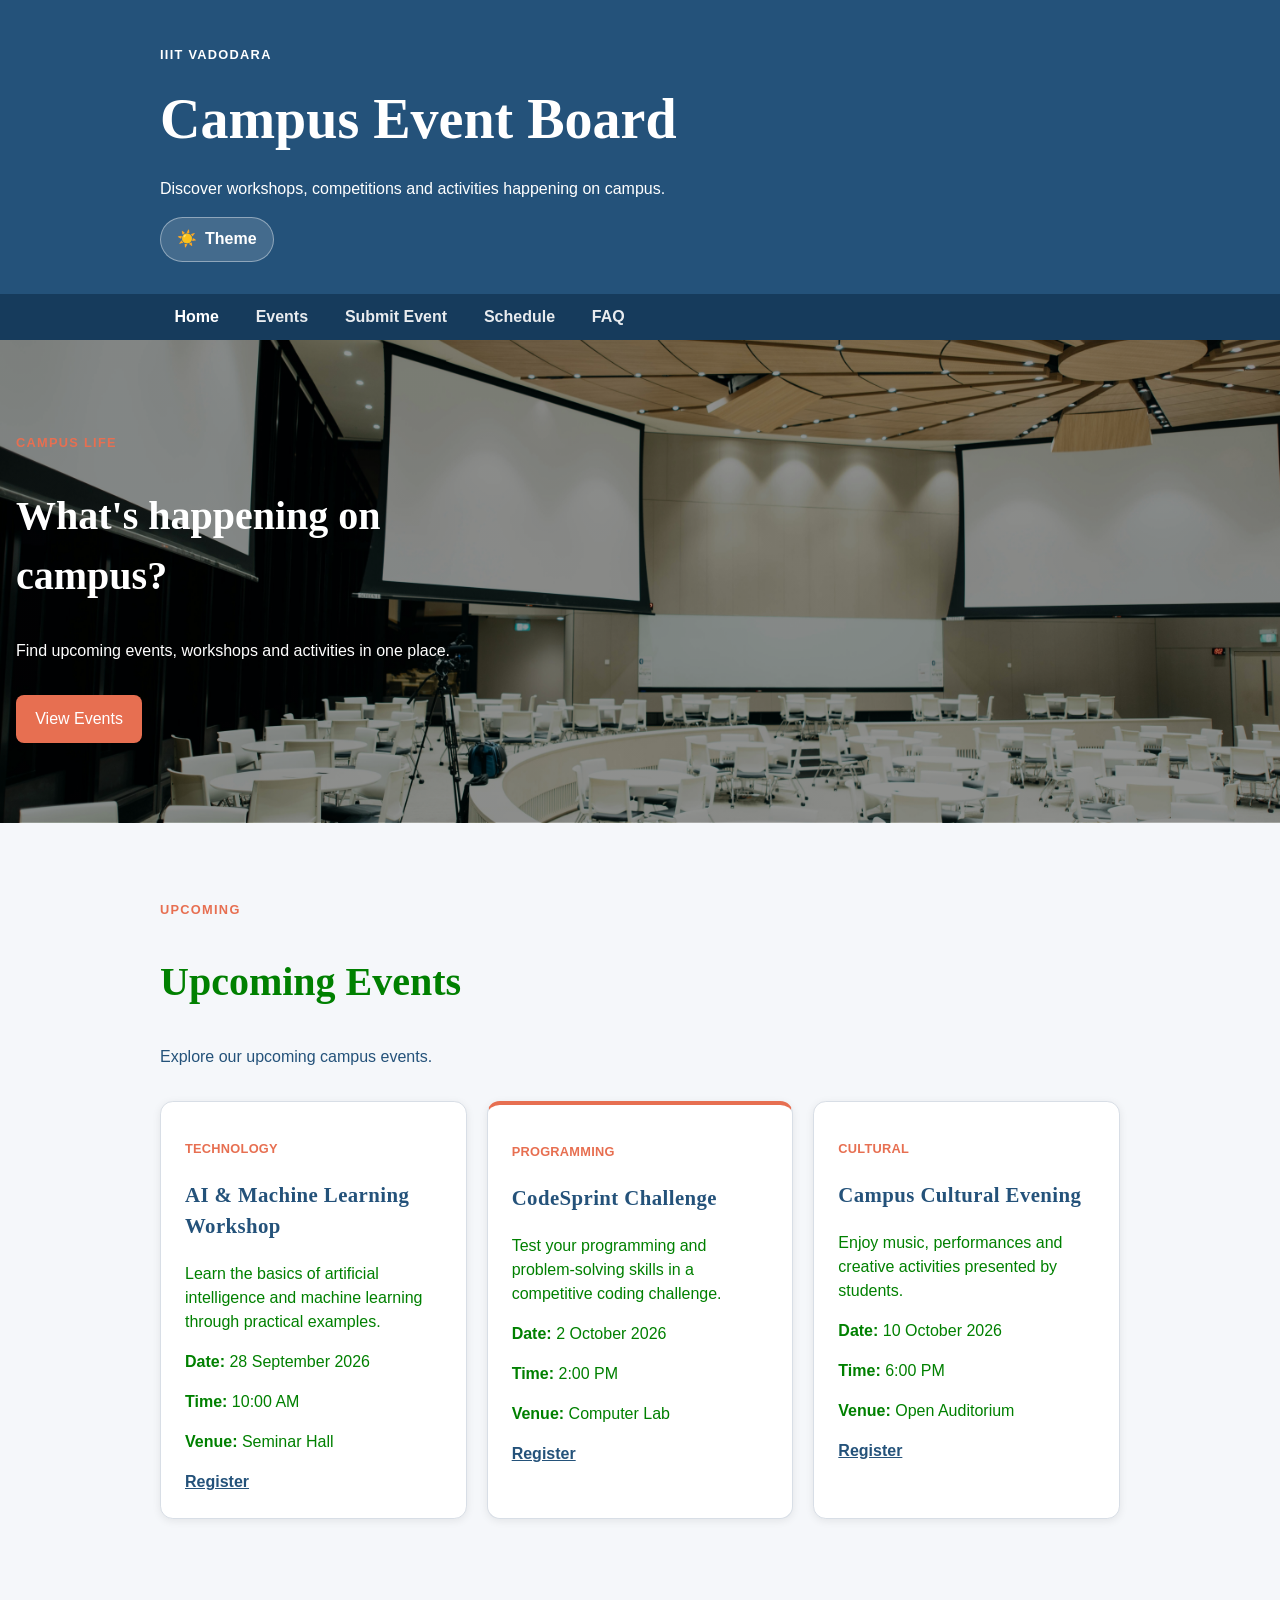
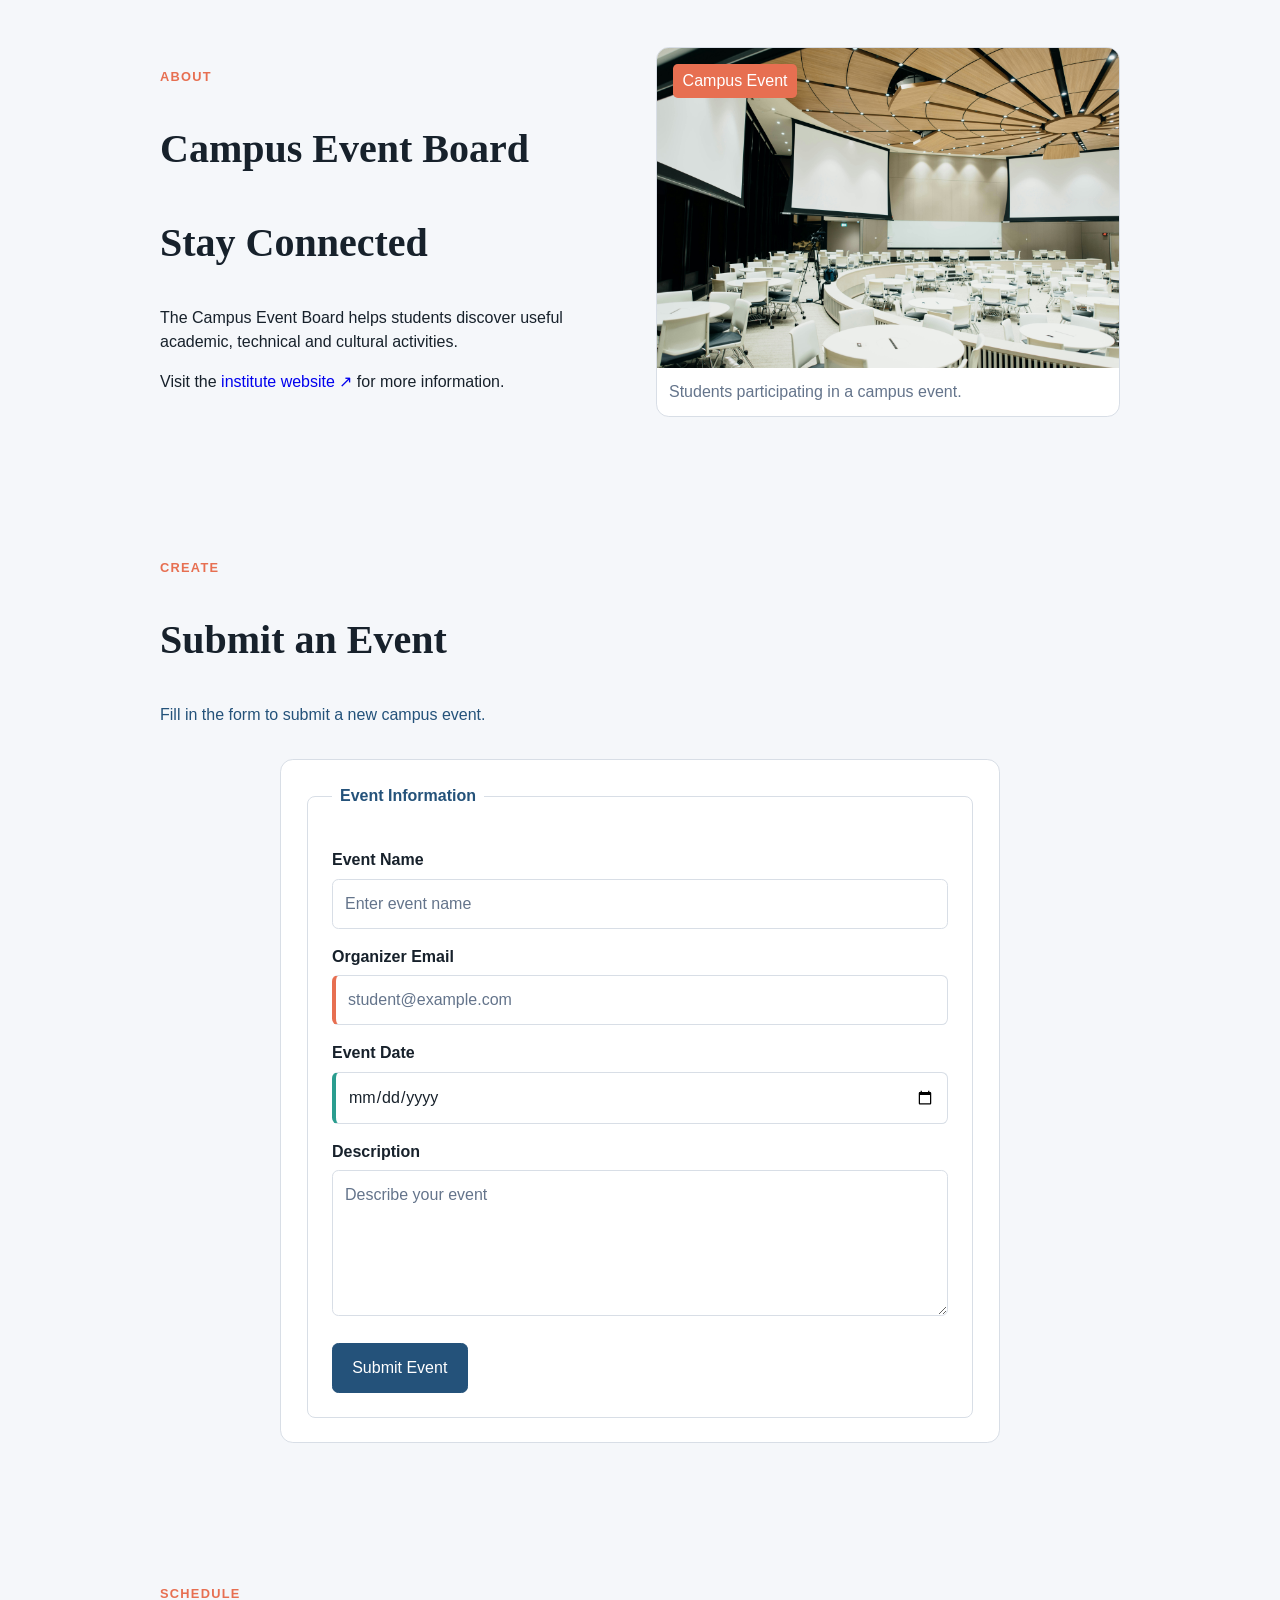
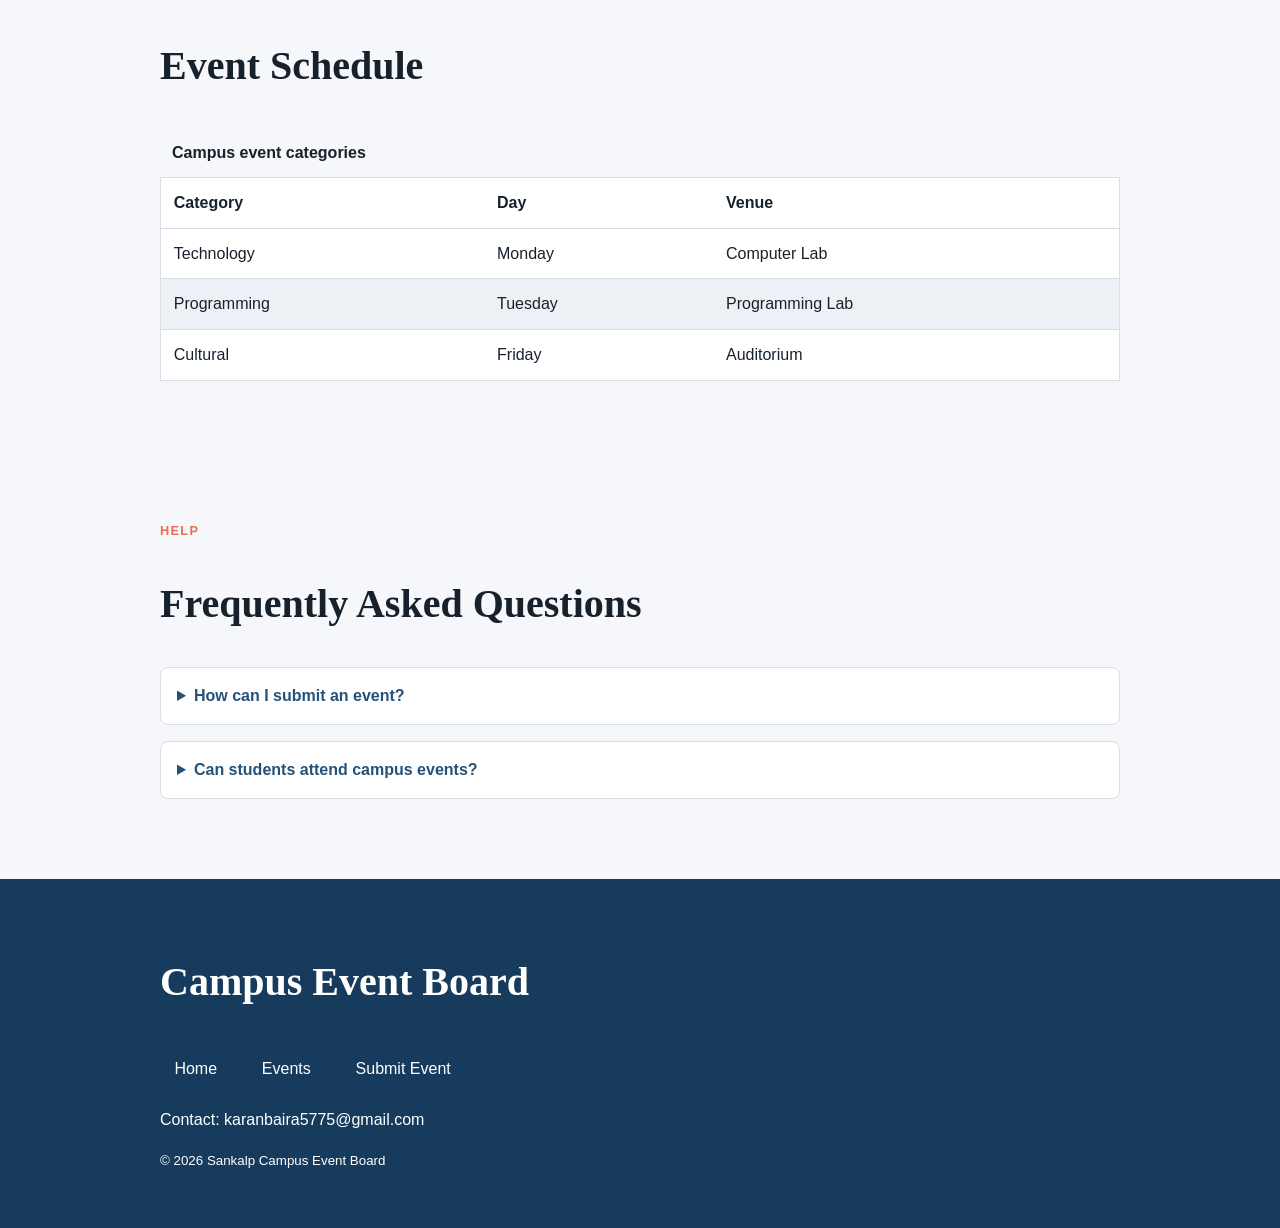
==== index.html @ ca3c5e2e "Initial Campus Event Board project" ====
<!DOCTYPE html>
<html lang="en">

<head>
  <meta charset="UTF-8">
  <meta name="viewport" content="width=device-width, initial-scale=1">

  <title>Campus Event Board</title>

  <meta
    name="description"
    content="Campus Event Board for discovering and submitting campus events."
  >
  <link rel="shortcut icon" href="images.ico" type="image/x-icon">

  <link rel="icon" href="event-banner.jpg">

  <!-- Open Graph -->
  <meta property="og:title" content="Campus Event Board">
  <meta
    property="og:description"
    content="Discover upcoming campus events and submit new events."
  >
  <meta property="og:image" content="event-banner.jpg">

  <!-- External CSS files -->
  <link rel="stylesheet" href="base.css">
  <link rel="stylesheet" href="style.css">
  <link rel="stylesheet" href="theme-dark.css">

</head>


<body>

  <!-- Skip link for accessibility -->
  <a href="#main" class="skip">Skip to content</a>


  <!-- ================= HEADER ================= -->

  <header id="site-header">

    <div class="container">

      <p class="eyebrow">IIIT Vadodara</p>

      <h1>Campus Event Board</h1>

      <p>
        Discover workshops, competitions and activities happening
        on campus.
      </p>

      <div class="theme-switcher">
      <input type="checkbox" id="theme-toggle">

      <label for="theme-toggle">
        <span class="light-icon">☀️</span>
        <span class="dark-icon">🌙</span>
        Theme
      </label>
    </div>


    </div>

  </header>


  <!-- ================= NAVIGATION ================= -->

  <nav class="site-nav" aria-label="Main navigation">

    <div class="container">

      <a class="active" href="#home">Home</a>
      <a href="#events">Events</a>
      <a href="#submit">Submit Event</a>
      <a href="#schedule">Schedule</a>
      <a href="#faq">FAQ</a>

    </div>

  </nav>


  <!-- ================= MAIN ================= -->

  <main id="main">

    <!-- ================= HERO ================= -->

    <section id="home" class="hero">

      <div class="container">

        <p class="eyebrow">Campus Life</p>

        <h2>What's happening on campus?</h2>

        <p>
          Find upcoming events, workshops and activities in one place.
        </p>

        <a class="button" href="#events">
          View Events
        </a>

      </div>

    </section>


    <!-- ================= UPCOMING EVENTS ================= -->

    <section id="events" class="events container">

      <div class="section-heading">

        <p class="eyebrow">Upcoming</p>

        <h2>Upcoming Events</h2>

        <p>
          Explore our upcoming campus events.
        </p>

      </div>


      <div class="event-grid">

        <!-- Event 1 -->
        <article class="event-card">

          <p class="event-type">Technology</p>

          <h3>AI & Machine Learning Workshop</h3>

          <p>
            Learn the basics of artificial intelligence and
            machine learning through practical examples.
          </p>

          <p>
            <strong>Date:</strong>
            <time datetime="2026-09-28">
              28 September 2026
            </time>
          </p>

          <p>
            <strong>Time:</strong> 10:00 AM
          </p>

          <p>
            <strong>Venue:</strong> Seminar Hall
          </p>

          <a href="#submit">Register</a>

        </article>


        <!-- Event 2 -->
        <article class="event-card">

          <p class="event-type">Programming</p>

          <h3>CodeSprint Challenge</h3>

          <p>
            Test your programming and problem-solving skills
            in a competitive coding challenge.
          </p>

          <p>
            <strong>Date:</strong>
            <time datetime="2026-10-02">
              2 October 2026
            </time>
          </p>

          <p>
            <strong>Time:</strong> 2:00 PM
          </p>

          <p>
            <strong>Venue:</strong> Computer Lab
          </p>

          <a href="#submit">Register</a>

        </article>


        <!-- Event 3 -->
        <article class="event-card">

          <p class="event-type">Cultural</p>

          <h3>Campus Cultural Evening</h3>

          <p>
            Enjoy music, performances and creative activities
            presented by students.
          </p>

          <p>
            <strong>Date:</strong>
            <time datetime="2026-10-10">
              10 October 2026
            </time>
          </p>

          <p>
            <strong>Time:</strong> 6:00 PM
          </p>

          <p>
            <strong>Venue:</strong> Open Auditorium
          </p>

          <a href="#submit">Register</a>

        </article>

      </div>

    </section>


    <!-- ================= IMAGE / ABOUT ================= -->

    <section class="about container">

      <div>

        <p class="eyebrow">About</p>

        <h2>Campus Event Board</h2>

        <h2 class="small-heading">Stay Connected</h2>

        <p>
          The Campus Event Board helps students discover
          useful academic, technical and cultural activities.
        </p>

        <p>
          Visit the
          <a
            href="https://www.iiitvadodara.ac.in"
            target="_blank"
            rel="noopener"
          >
            institute website
          </a>
          for more information.
        </p>

      </div>


      <figure>

        <img
          src="event-banner.jpg"
          alt="Students participating in a campus event"
        >

        <figcaption>
          Students participating in a campus event.
        </figcaption>

      </figure>

    </section>


    <!-- ================= FORM ================= -->

    <section id="submit" class="submit-section container">

      <div class="section-heading">

        <p class="eyebrow">Create</p>

        <h2>Submit an Event</h2>

        <p>
          Fill in the form to submit a new campus event.
        </p>

      </div>


      <form class="event-form" action="#" method="post">

        <fieldset>

          <legend>Event Information</legend>


          <label for="event-name">
            Event Name
          </label>

          <input
            id="event-name"
            name="event-name"
            type="text"
            placeholder="Enter event name"
            required
          >


          <label for="email">
            Organizer Email
          </label>

          <input
            id="email"
            name="email"
            type="email"
            placeholder="student@example.com"
            required
          >


          <label for="date">
            Event Date
          </label>

          <input
            id="date"
            name="date"
            type="date"
            required
          >


          <label for="description">
            Description
          </label>

          <textarea
            id="description"
            name="description"
            rows="5"
            placeholder="Describe your event"
            required
          ></textarea>


          <button type="submit">
            Submit Event
          </button>

        </fieldset>

      </form>

    </section>


    <!-- ================= TABLE ================= -->

    <section id="schedule" class="schedule container">

      <div class="section-heading">

        <p class="eyebrow">Schedule</p>

        <h2>Event Schedule</h2>

      </div>


      <table>

        <caption>
          Campus event categories
        </caption>

        <thead>

          <tr>
            <th scope="col">Category</th>
            <th scope="col">Day</th>
            <th scope="col">Venue</th>
          </tr>

        </thead>

        <tbody>

          <tr>
            <td>Technology</td>
            <td>Monday</td>
            <td>Computer Lab</td>
          </tr>

          <tr>
            <td>Programming</td>
            <td>Tuesday</td>
            <td>Programming Lab</td>
          </tr>

          <tr>
            <td>Cultural</td>
            <td>Friday</td>
            <td>Auditorium</td>
          </tr>

        </tbody>

      </table>

    </section>


    <!-- ================= FAQ ================= -->

    <section id="faq" class="faq container">

      <div class="section-heading">

        <p class="eyebrow">Help</p>

        <h2>Frequently Asked Questions</h2>

      </div>


      <details>

        <summary>
          How can I submit an event?
        </summary>

        <p>
          Fill in the Submit an Event form with the required
          information and click Submit Event.
        </p>

      </details>


      <details>

        <summary>
          Can students attend campus events?
        </summary>

        <p>
          Students can attend events according to the rules
          specified by the event organizer.
        </p>

      </details>

    </section>

  </main>


  <!-- ================= FOOTER ================= -->

  <footer>

    <div class="container">

      <h2>Campus Event Board</h2>

      <nav aria-label="Footer navigation">

        <a href="#home">Home</a>
        <a href="#events">Events</a>
        <a href="#submit">Submit Event</a>

      </nav>

      <address>
        Contact:
        <a href="mailto:karanbaira5775@gmail.com">
          karanbaira5775@gmail.com
        </a>
      </address>

      <p>
        <small>
          © 2026 Sankalp Campus Event Board
        </small>
      </p>

    </div>

  </footer>

</body>

</html>
---- base.css ----
/* =====================================================
   BASE.CSS
   Basic site-wide styles
   ===================================================== */


/* Box model */
* {
  box-sizing: border-box;
}


/* Basic document */
html {
  scroll-behavior: smooth;
}


/* Body defaults */
body {
  margin: 0;
  font-family: Arial, Helvetica, sans-serif;
}


/* Headings */
h1,
h2,
h3 {
  font-family: Georgia, "Times New Roman", serif;
}


/* Images */
img {
  max-width: 100%;
  height: auto;
  display: block;
}


/* Form controls */
button,
input,
textarea {
  font: inherit;
}


/* Links */
a {
  text-decoration: none;
}


/* Tables */
table {
  border-collapse: collapse;
}
---- style.css ----
/* =====================================================
   STYLE.CSS
   Main Campus Event Board stylesheet
   ===================================================== */


/* =====================================================
   DESIGN SYSTEM
   ===================================================== */

:root {
  --brand: #24527a;
  --brand-dark: #163b5c;
  --accent: #e76f51;

  --ink: #17212b;
  --muted: #64748b;
  --paper: #f5f7fa;
  --surface: #ffffff;
  --border: #d8dee6;

  --space: 1rem;
  --container: min(90%, 60rem);
}


/* =====================================================
   BODY
   ===================================================== */

body {
  color: var(--ink);
  background-color: var(--paper);

  font-size: 1rem;
  line-height: 1.5;
}


/* =====================================================
   TYPOGRAPHY
   ===================================================== */

h1 {
  font-size: clamp(2rem, 5vw, 3.5rem);
}


h2 {
  font-size: clamp(1.5rem, 4vw, 2.5rem);
}


h3 {
  font-size: 1.3rem;
}


p {
  max-width: 65ch;
}

/* =====================================================
   THEME SWITCHER
   ===================================================== */

.theme-switcher {
  margin-top: 1rem;
}

.theme-switcher input {
  position: absolute;
  opacity: 0;
}

.theme-switcher label {
  display: inline-flex;

  align-items: center;
  gap: 0.5rem;

  padding: 0.6rem 1rem;

  color: white;
  background-color: rgb(255 255 255 / 15%);

  border: 1px solid rgb(255 255 255 / 40%);
  border-radius: 2rem;

  cursor: pointer;

  font-weight: bold;
}

.theme-switcher label:hover {
  background-color: var(--accent);
}

.theme-switcher label:focus-within {
  outline: 3px solid var(--accent);
  outline-offset: 3px;
}

.dark-icon {
  display: none;
}

/* =====================================================
   GRID PAGE LAYOUT
   Assignment 5
   ===================================================== */

body {
  display: grid;

  grid-template-columns: 1fr;

  grid-template-areas:
    "header"
    "nav"
    "main"
    "footer";
}


header {
  grid-area: header;
}


.site-nav {
  grid-area: nav;
}


main {
  grid-area: main;
}


footer {
  grid-area: footer;
}


/* =====================================================
   CONTAINER
   ===================================================== */

.container {
  width: var(--container);
  margin: 0 auto;
}


/* =====================================================
   HEADER
   ===================================================== */

#site-header {
  padding: 2rem 0;

  color: white;

  background-color: var(--brand);
}


#site-header h1 {
  margin: 0.25rem 0;
}


/* ID selector specificity demonstration */
#site-header .eyebrow {
  color: #ffffff;
}


/* =====================================================
   EYEBROW
   ===================================================== */

.eyebrow {
  color: var(--accent);

  font-size: 0.8rem;

  font-weight: bold;

  letter-spacing: 0.1em;

  text-transform: uppercase;
}


/* =====================================================
   NAVIGATION
   ===================================================== */

.site-nav {
  background-color: var(--brand-dark);
}


.site-nav .container {
  display: flex;

  flex-wrap: wrap;

  gap: 0.5rem;
}


/* Descendant selector */
nav a {
  padding: 0.7rem 0.9rem;

  color: white;
}


/* Child combinator */
.site-nav > .container > a {
  font-weight: bold;
}


/* LVHA link order */
.site-nav a:link {
  color: white;
}


.site-nav a:visited {
  color: #dce8f2;
}


.site-nav a:hover {
  color: white;

  background-color: var(--accent);
}


.site-nav a:focus {
  outline: 3px solid var(--accent);

  outline-offset: 2px;
}


.site-nav a:active {
  background-color: var(--brand-dark);
}


/* :not() selector */
.site-nav a:not(.active) {
  opacity: 0.9;
}


/* Attribute selector */
a[href^="https"]::after {
  content: " ↗";
}


/* =====================================================
   SKIP LINK
   ===================================================== */

.skip {
  position: absolute;

  left: 1rem;
  top: -4rem;

  padding: 0.7rem 1rem;

  color: white;

  background-color: var(--brand);
}


.skip:focus {
  top: 1rem;
}


/* =====================================================
   HERO
   ===================================================== */

.hero {
  padding: 5rem 0;

  color: white;

  background-image:
    linear-gradient(
      rgb(0 0 0 / 40%),
      rgb(0 0 0 / 40%)
    ),
    url("event-banner.jpg");

  background-size: cover;

  background-position: center;
}


.hero h2 {
  max-width: 20ch;
}


/* =====================================================
   BUTTON
   ===================================================== */

.button {
  display: inline-block;

  margin-top: 1rem;

  padding: 0.75rem 1.2rem;

  color: white;

  background-color: var(--accent);

  border-radius: 0.5rem;
}


.button:hover {
  background-color: var(--brand-dark);
}


/* =====================================================
   GENERAL SECTIONS
   ===================================================== */

.events,
.about,
.submit-section,
.schedule,
.faq {
  padding-top: 4rem;
  padding-bottom: 4rem;
}


.section-heading {
  margin-bottom: 2rem;
}


.section-heading h2 + p {
  color: var(--brand);
}


/* General sibling selector */
.section-heading h2 ~ p {
  max-width: 65ch;
}


/* =====================================================
   UPCOMING EVENTS
   ===================================================== */

.event-grid {
  display: grid;

  grid-template-columns:
    repeat(
      auto-fit,
      minmax(15rem, 1fr)
    );

  gap: 1.25rem;
}


/* =====================================================
   EVENT CARD
   ===================================================== */

.event-card {
  padding: 1.5rem;

  background-color: var(--surface);

  border: 1px solid var(--border);

  border-radius: 0.8rem;

  box-shadow:
    0 2px 8px rgb(0 0 0 / 8%);
}


/* nth-child */
.event-card:nth-child(even) {
  border-top: 4px solid var(--accent);
}


.event-card h3 {
  color: var(--brand);
}


.event-type {
  color: var(--accent);

  font-size: 0.8rem;

  font-weight: bold;

  text-transform: uppercase;
}


.event-card a {
  color: var(--brand);

  font-weight: bold;

  text-decoration: underline;
}


/* =====================================================
   ABOUT + IMAGE
   ===================================================== */

.about {
  display: grid;

  gap: 2rem;
}


.about figure {
  margin: 0;

  overflow: hidden;

  background-color: var(--surface);

  border-radius: 0.8rem;

  border: 1px solid var(--border);
}


.about img {
  width: 100%;

  height: 20rem;

  object-fit: cover;
}


.about figcaption {
  padding: 0.75rem;

  color: var(--muted);
}


/* ::before */
.about figure::before {
  content: "Campus Event";

  position: absolute;

  margin: 1rem;

  padding: 0.3rem 0.6rem;

  color: white;

  background-color: var(--accent);

  border-radius: 0.3rem;
}


/* =====================================================
   FORM
   ===================================================== */

.event-form {
  max-width: 45rem;

  margin: 0 auto;

  padding: 1.5rem;

  background-color: var(--surface);

  border: 1px solid var(--border);

  border-radius: 0.8rem;
}


fieldset {
  padding: 1.5rem;

  border: 1px solid var(--border);

  border-radius: 0.5rem;
}


legend {
  padding: 0 0.5rem;

  color: var(--brand);

  font-weight: bold;
}


.event-form label {
  display: block;

  margin-top: 1rem;

  font-weight: bold;
}


.event-form input,
.event-form textarea {
  width: 100%;

  margin-top: 0.4rem;

  padding: 0.75rem;

  color: var(--ink);

  background-color: white;

  border: 1px solid var(--border);

  border-radius: 0.4rem;
}


/* Attribute selectors */
input[type="email"] {
  border-left: 4px solid var(--accent);
}


input[type="date"] {
  border-left: 4px solid #2a9d8f;
}


/* Placeholder */
input::placeholder,
textarea::placeholder {
  color: var(--muted);
}


/* Focus */
.event-form input:focus,
.event-form textarea:focus {
  outline: 3px solid rgb(231 111 81 / 30%);

  outline-offset: 2px;
}


button {
  margin-top: 1.25rem;

  padding: 0.75rem 1.2rem;

  color: white;

  background-color: var(--brand);

  border: 1px solid var(--brand);

  border-radius: 0.4rem;

  cursor: pointer;
}


button:hover {
  background-color: var(--brand-dark);
}


/* =====================================================
   TABLE
   ===================================================== */

table {
  width: 100%;

  background-color: var(--surface);

  border: 1px solid var(--border);
}


caption {
  padding: 0.75rem;

  font-weight: bold;

  text-align: left;
}


th,
td {
  padding: 0.8rem;

  border-bottom: 1px solid var(--border);

  text-align: left;
}


/* nth-child */
tbody tr:nth-child(even) {
  background-color: rgb(36 82 122 / 8%);
}


/* last-child */
tbody tr:last-child td {
  border-bottom: 0;
}


/* =====================================================
   FAQ
   ===================================================== */

.faq details {
  margin-bottom: 1rem;

  padding: 1rem;

  background-color: var(--surface);

  border: 1px solid var(--border);

  border-radius: 0.5rem;
}


.faq summary {
  cursor: pointer;

  color: var(--brand);

  font-weight: bold;
}


/* =====================================================
   FOOTER
   ===================================================== */

footer {
  padding: 2.5rem 0;

  color: white;

  background-color: var(--brand-dark);
}


footer nav {
  display: flex;

  flex-wrap: wrap;

  gap: 1rem;

  margin: 1rem 0;
}


footer a {
  color: white;
}


footer a:hover {
  color: var(--accent);
}


footer address {
  font-style: normal;
}


/* =====================================================
   INHERIT / INITIAL / UNSET
   Assignment 4
   ===================================================== */

footer {
  text-align: inherit;
}


footer h2 {
  letter-spacing: initial;
}


footer a {
  text-decoration: unset;
}


/* =====================================================
   SPECIFICITY EXAMPLES
   ===================================================== */


/* p = (0,0,1) */
.specificity-example {
  color: red;
}


/* .events = (0,1,0) */
.events {
  color: green;
}


/* nav .events = (0,1,1) */
nav .events {
  color: blue;
}


/* =====================================================
   MODERN SELECTORS
   ===================================================== */

.event-card :is(h3, .event-type) {
  letter-spacing: 0.02em;
}


:where(.event-card) {
  min-width: 0;
}


/* =====================================================
   CALC()
   ===================================================== */

.hero .container {
  width: calc(100% - 2rem);
}


/* =====================================================
   RESPONSIVE DESIGN
   Mobile first
   ===================================================== */

@media (min-width: 40rem) {

  .about {
    grid-template-columns: 1fr 1fr;

    align-items: center;
  }

}


@media (min-width: 64rem) {

  .event-grid {
    grid-template-columns:
      repeat(3, minmax(0, 1fr));
  }

}


/* =====================================================
   SHORTHANDS USED:
   padding, margin, border, background
   ===================================================== */


/*
  No !important is used.
  Conflicts are solved using specificity and source order.
*/
---- theme-dark.css ----
/* =====================================================
   THEME-DARK.CSS
   Dark theme for Campus Event Board
   ===================================================== */


/* Dark theme variables */

body:has(#theme-toggle:checked) {

  --brand: #78aee0;
  --brand-dark: #081522;
  --accent: #ff9b7d;

  --ink: #edf4fa;
  --muted: #b7c5d3;
  --paper: #101820;
  --surface: #192633;
  --border: #394b5c;

}


/* Body */

body:has(#theme-toggle:checked) {
  color: var(--ink);
  background-color: var(--paper);
}


/* Header */

body:has(#theme-toggle:checked) #site-header {
  background-color: #07111b;
}


/* Navigation */

body:has(#theme-toggle:checked) .site-nav {
  background-color: #081522;
}


/* Hero */

body:has(#theme-toggle:checked) .hero {
  background-image:
    linear-gradient(
      rgb(0 0 0 / 55%),
      rgb(0 0 0 / 55%)
    ),
    url("event-banner.jpg");
}


/* Event cards */

body:has(#theme-toggle:checked) .event-card {
  color: var(--ink);

  background-color: var(--surface);

  border-color: var(--border);
}


/* About section */

body:has(#theme-toggle:checked) .about figure {
  background-color: var(--surface);

  border-color: var(--border);
}


/* Form */

body:has(#theme-toggle:checked) .event-form {
  background-color: var(--surface);

  border-color: var(--border);
}


body:has(#theme-toggle:checked) .event-form input,
body:has(#theme-toggle:checked) .event-form textarea {
  color: var(--ink);

  background-color: #111d28;

  border-color: var(--border);
}


/* FAQ */

body:has(#theme-toggle:checked) .faq details {
  background-color: var(--surface);

  border-color: var(--border);
}


/* Table */

body:has(#theme-toggle:checked) table {
  background-color: var(--surface);

  border-color: var(--border);
}


body:has(#theme-toggle:checked) th,
body:has(#theme-toggle:checked) td {
  border-color: var(--border);
}


body:has(#theme-toggle:checked) tbody tr:nth-child(even) {
  background-color: rgb(120 174 224 / 10%);
}


/* Headings */

body:has(#theme-toggle:checked) .event-card h3,
body:has(#theme-toggle:checked) .section-heading h2,
body:has(#theme-toggle:checked) legend,
body:has(#theme-toggle:checked) caption,
body:has(#theme-toggle:checked) .faq summary {
  color: #78aee0;
}


/* Muted text */

body:has(#theme-toggle:checked) .event-card p,
body:has(#theme-toggle:checked) .about figcaption {
  color: #b7c5d3;
}


/* Footer */

body:has(#theme-toggle:checked) footer {
  background-color: #07111b;
}


/* Change theme icon */

body:has(#theme-toggle:checked) .light-icon {
  display: none;
}


body:has(#theme-toggle:checked) .dark-icon {
  display: inline;
}
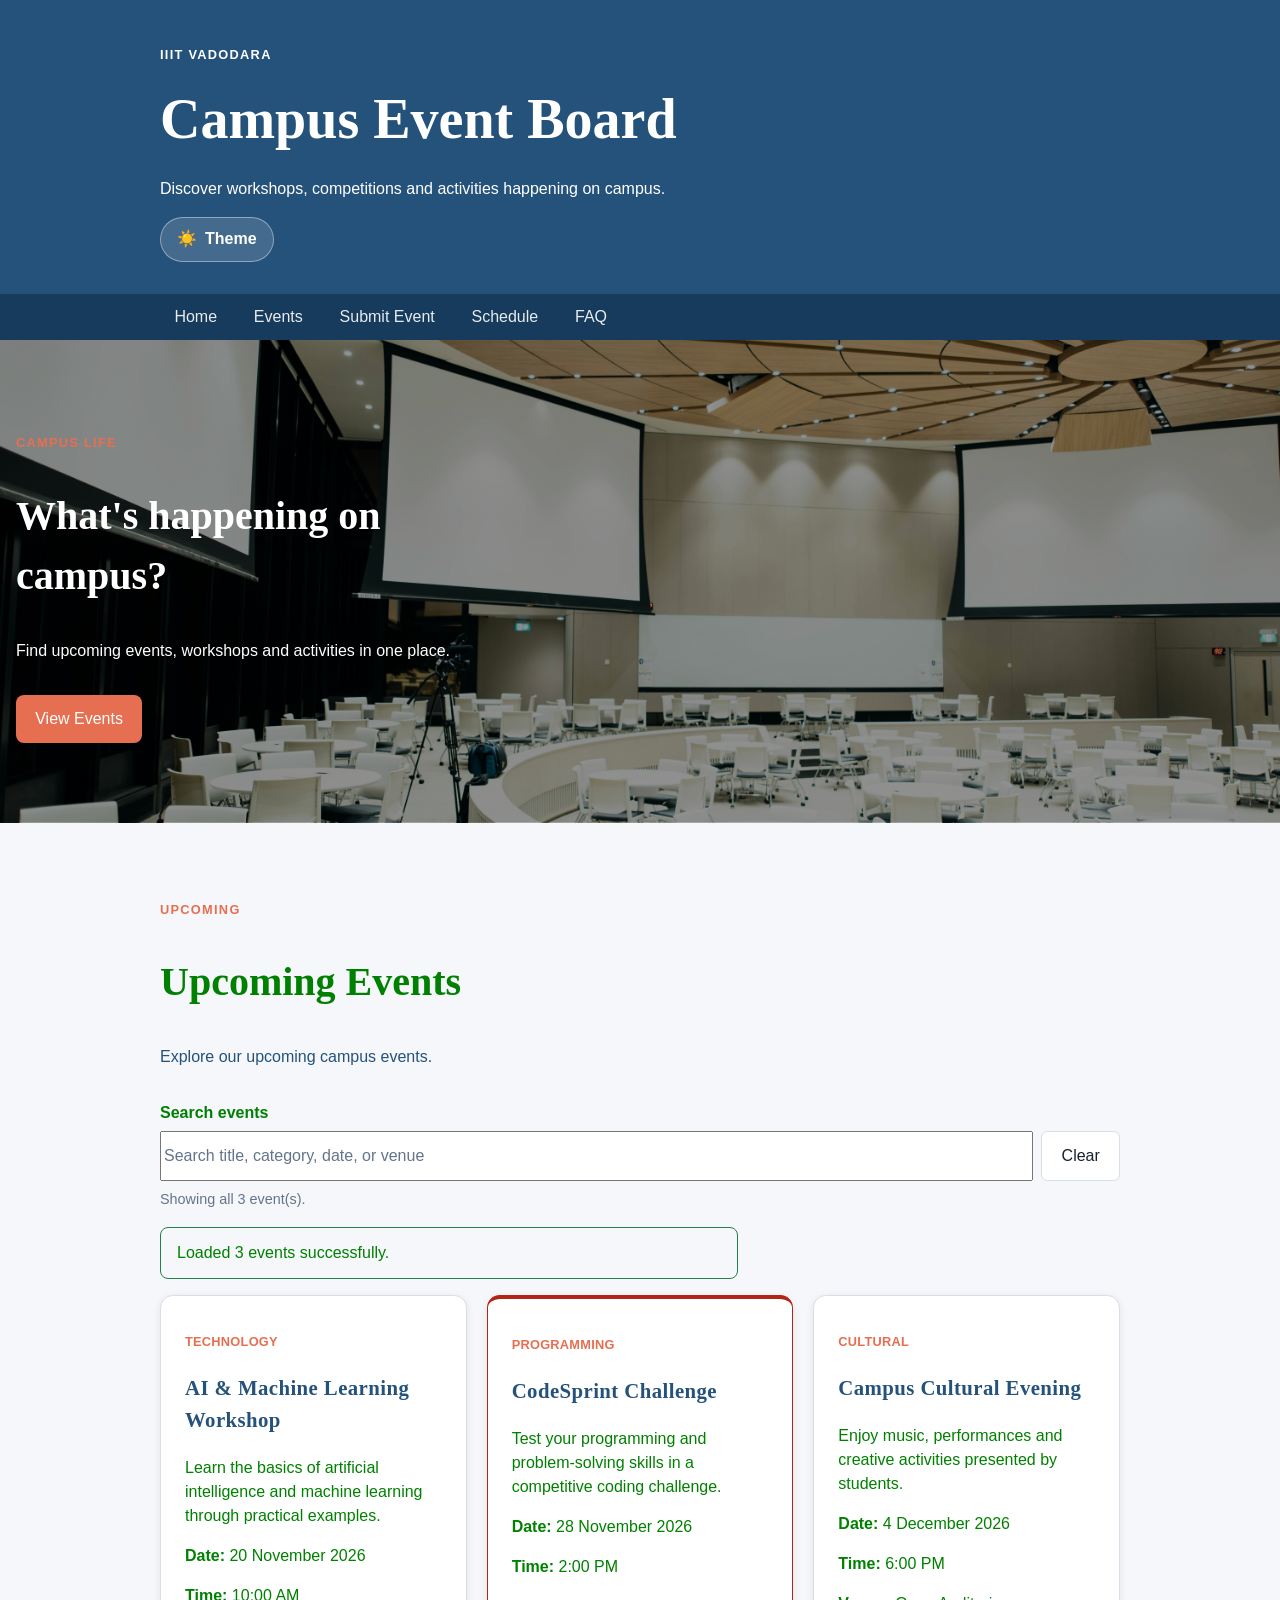
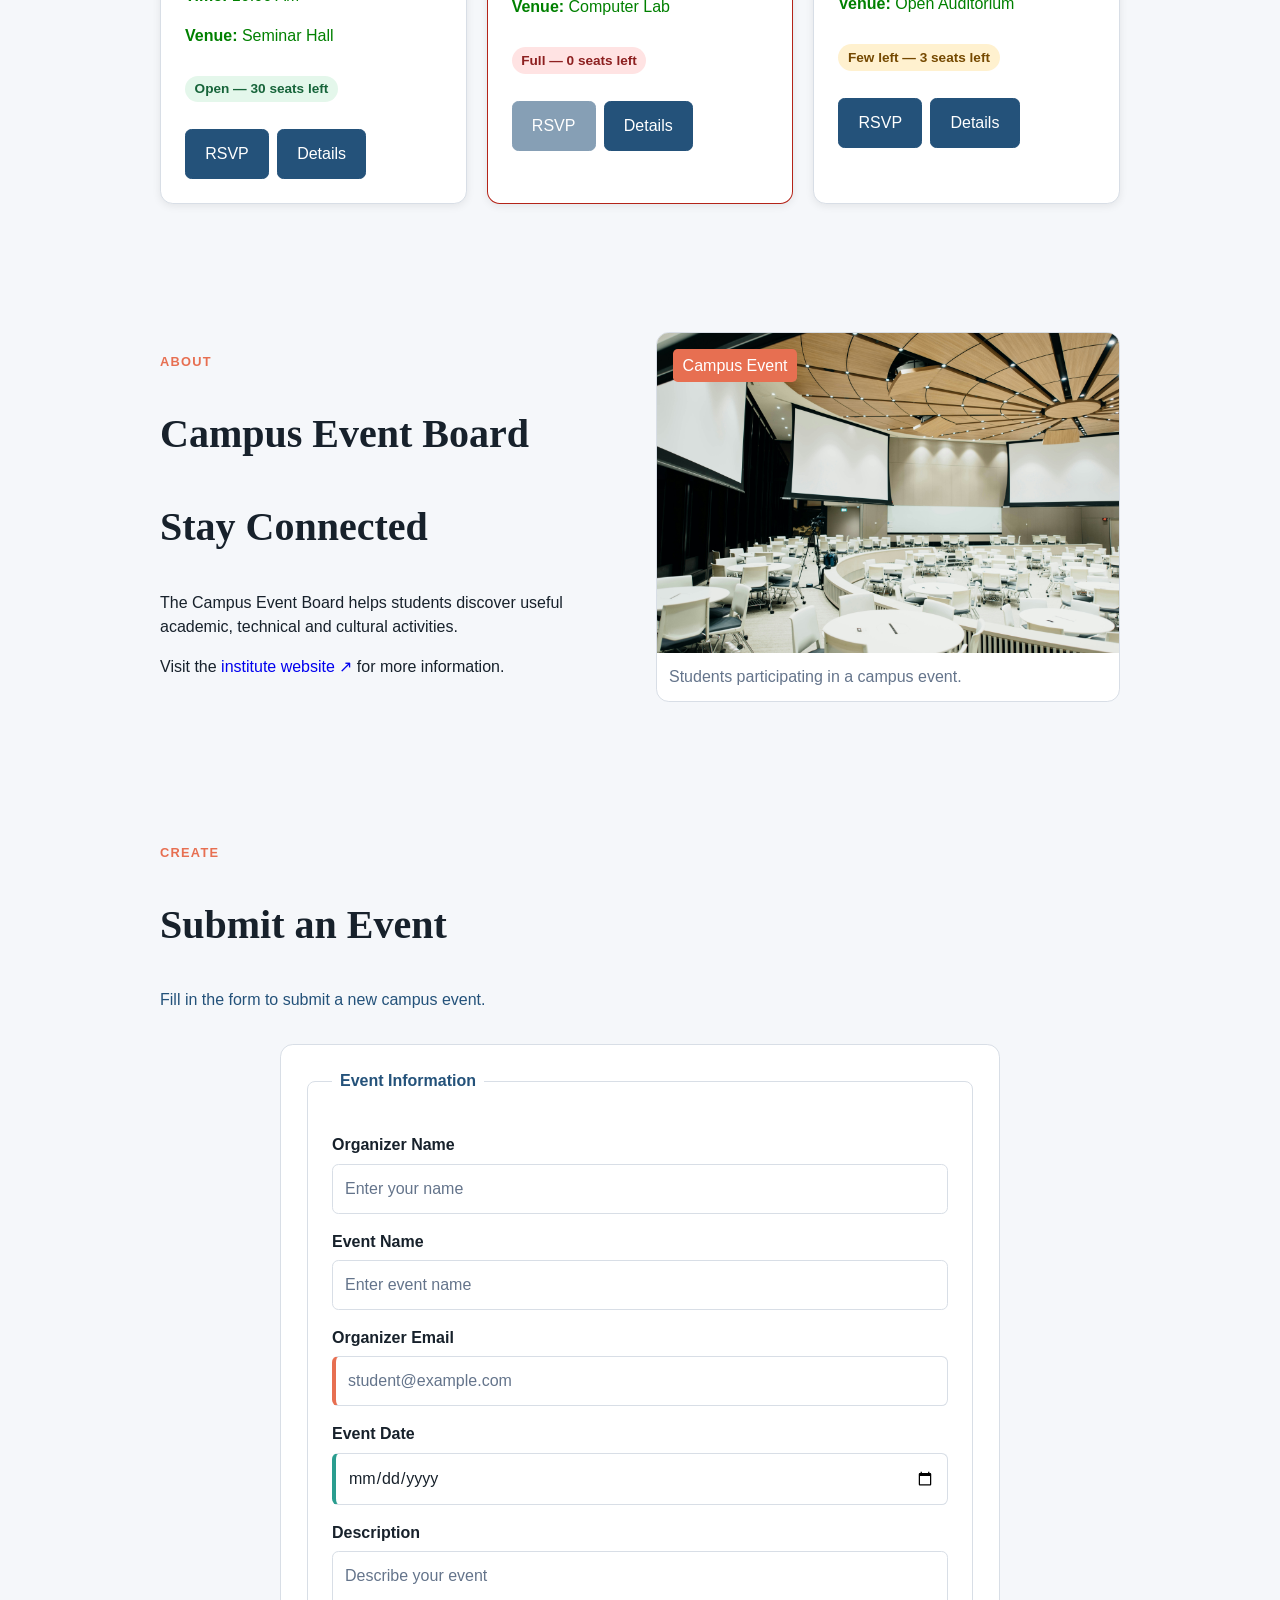
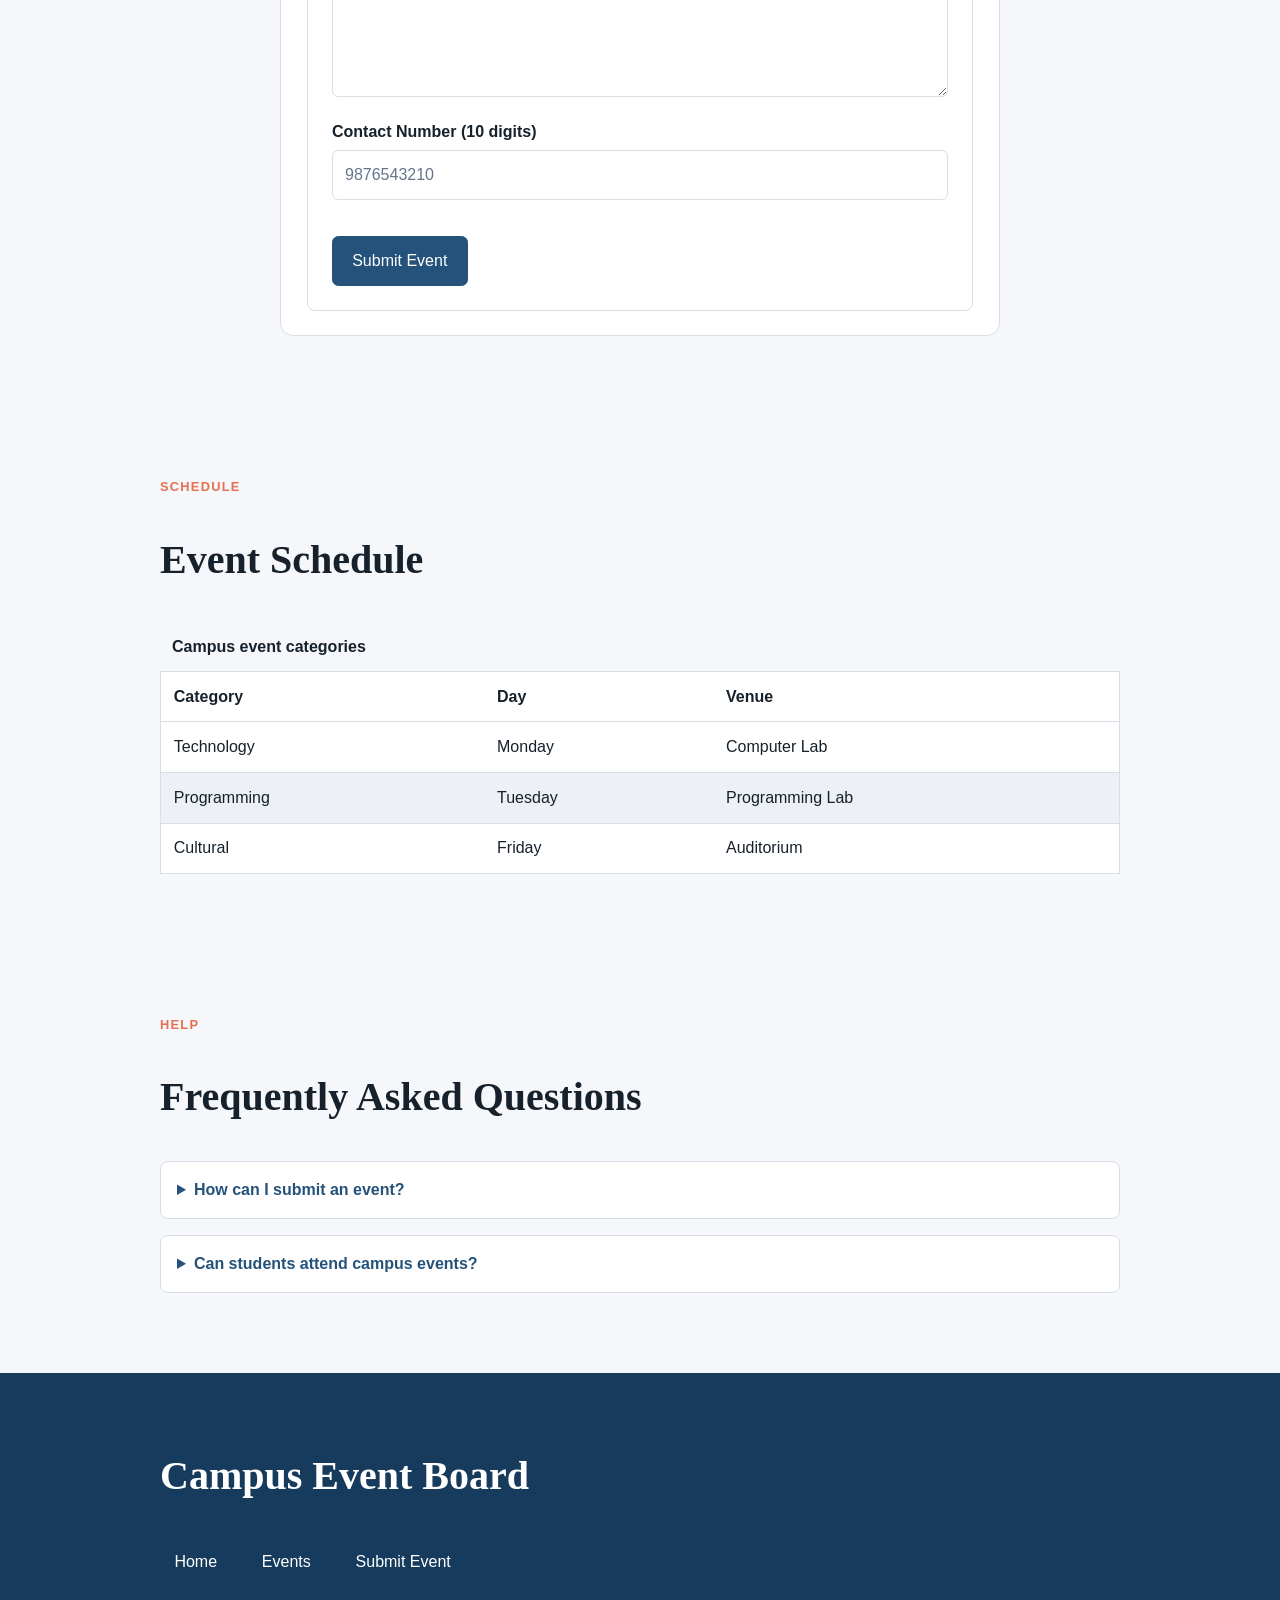
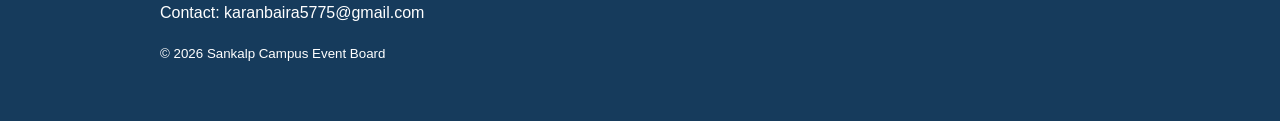
==== commit 31c1c5f8: "Complete Campus Event Board Lab Assignment 6" ====
--- a/index.html
+++ b/index.html
@@ -12,8 +12,6 @@
     content="Campus Event Board for discovering and submitting campus events."
   >
   <link rel="shortcut icon" href="images.ico" type="image/x-icon">
-
-  <link rel="icon" href="event-banner.jpg">
 
   <!-- Open Graph -->
   <meta property="og:title" content="Campus Event Board">
@@ -72,13 +70,20 @@
 
   <nav class="site-nav" aria-label="Main navigation">
 
-    <div class="container">
-
-      <a class="active" href="#home">Home</a>
-      <a href="#events">Events</a>
-      <a href="#submit">Submit Event</a>
-      <a href="#schedule">Schedule</a>
-      <a href="#faq">FAQ</a>
+    <div class="container nav-container">
+
+      <button class="menu-button" id="menuButton" type="button"
+        aria-controls="navLinks" aria-expanded="false">
+        ☰ Menu
+      </button>
+
+      <div class="nav-links" id="navLinks">
+        <a href="#home">Home</a>
+        <a href="#events">Events</a>
+        <a href="#submit">Submit Event</a>
+        <a href="#schedule">Schedule</a>
+        <a href="#faq">FAQ</a>
+      </div>
 
     </div>
 
@@ -129,104 +134,23 @@
       </div>
 
 
-      <div class="event-grid">
-
-        <!-- Event 1 -->
-        <article class="event-card">
-
-          <p class="event-type">Technology</p>
-
-          <h3>AI & Machine Learning Workshop</h3>
-
-          <p>
-            Learn the basics of artificial intelligence and
-            machine learning through practical examples.
-          </p>
-
-          <p>
-            <strong>Date:</strong>
-            <time datetime="2026-09-28">
-              28 September 2026
-            </time>
-          </p>
-
-          <p>
-            <strong>Time:</strong> 10:00 AM
-          </p>
-
-          <p>
-            <strong>Venue:</strong> Seminar Hall
-          </p>
-
-          <a href="#submit">Register</a>
-
-        </article>
-
-
-        <!-- Event 2 -->
-        <article class="event-card">
-
-          <p class="event-type">Programming</p>
-
-          <h3>CodeSprint Challenge</h3>
-
-          <p>
-            Test your programming and problem-solving skills
-            in a competitive coding challenge.
-          </p>
-
-          <p>
-            <strong>Date:</strong>
-            <time datetime="2026-10-02">
-              2 October 2026
-            </time>
-          </p>
-
-          <p>
-            <strong>Time:</strong> 2:00 PM
-          </p>
-
-          <p>
-            <strong>Venue:</strong> Computer Lab
-          </p>
-
-          <a href="#submit">Register</a>
-
-        </article>
-
-
-        <!-- Event 3 -->
-        <article class="event-card">
-
-          <p class="event-type">Cultural</p>
-
-          <h3>Campus Cultural Evening</h3>
-
-          <p>
-            Enjoy music, performances and creative activities
-            presented by students.
-          </p>
-
-          <p>
-            <strong>Date:</strong>
-            <time datetime="2026-10-10">
-              10 October 2026
-            </time>
-          </p>
-
-          <p>
-            <strong>Time:</strong> 6:00 PM
-          </p>
-
-          <p>
-            <strong>Venue:</strong> Open Auditorium
-          </p>
-
-          <a href="#submit">Register</a>
-
-        </article>
-
-      </div>
+      <!-- Lab 6 B6: live search filters the event data as the user types. -->
+      <div class="event-search">
+        <label for="eventSearch">Search events</label>
+        <div class="search-row">
+          <input type="search" id="eventSearch"
+            placeholder="Search title, category, date, or venue"
+            autocomplete="off">
+          <button type="button" id="clearSearch" class="secondary-button">Clear</button>
+        </div>
+        <p id="searchStatus" class="search-status" aria-live="polite">Waiting for events…</p>
+      </div>
+
+      <!-- Lab 6 B7: loading/success/error feedback for events.json. -->
+      <p id="eventStatus" class="event-status" role="status" aria-live="polite">Loading…</p>
+
+      <!-- Lab 6 B2: JavaScript creates event cards here from events.json. -->
+      <div class="event-grid" id="eventGrid" aria-label="Campus events"></div>
 
     </section>
 
@@ -296,24 +220,24 @@
       </div>
 
 
-      <form class="event-form" action="#" method="post">
+      <form class="event-form" id="eventForm" action="#" method="post" novalidate>
 
         <fieldset>
 
           <legend>Event Information</legend>
+
+          <label for="organizer-name">Organizer Name</label>
+          <input id="organizer-name" name="organizer-name" type="text"
+            placeholder="Enter your name" required minlength="2"
+            autocomplete="name">
+
 
 
           <label for="event-name">
             Event Name
           </label>
 
-          <input
-            id="event-name"
-            name="event-name"
-            type="text"
-            placeholder="Enter event name"
-            required
-          >
+          <input id="event-name" name="event-name" type="text" placeholder="Enter event name" required >
 
 
           <label for="email">
@@ -350,8 +274,16 @@
             name="description"
             rows="5"
             placeholder="Describe your event"
-            required
+            required minlength="10"
           ></textarea>
+
+          <label for="contact-number">Contact Number (10 digits)</label>
+          <input id="contact-number" name="contact-number" type="tel"
+            placeholder="9876543210" inputmode="numeric"
+            pattern="[0-9]{10}" required
+            title="Enter exactly 10 digits without spaces or country code">
+
+          <p id="formMessage" class="form-message" role="status" aria-live="polite"></p>
 
 
           <button type="submit">
@@ -499,6 +431,8 @@
 
   </footer>
 
+  <!-- Lab 6 A1: defer runs the script after the HTML has been parsed. -->
+  <script src="script.js" defer></script>
 </body>
 
 </html>
--- a/style.css
+++ b/style.css
@@ -12,13 +12,11 @@
   --brand: #24527a;
   --brand-dark: #163b5c;
   --accent: #e76f51;
-
   --ink: #17212b;
   --muted: #64748b;
   --paper: #f5f7fa;
   --surface: #ffffff;
   --border: #d8dee6;
-
   --space: 1rem;
   --container: min(90%, 60rem);
 }
@@ -819,4 +817,65 @@
 /*
   No !important is used.
   Conflicts are solved using specificity and source order.
-*/+*/
+
+/* =====================================================
+   LAB 6 — INTERACTIVE COMPONENTS
+   ===================================================== */
+
+/* B4: hamburger is visible on narrow screens. */
+.nav-container { display: flex; flex-direction: column; align-items: stretch; }
+.menu-button {
+  display: inline-block;
+  width: fit-content;
+  margin: 0.5rem 0;
+  padding: 0.65rem 1rem;
+  color: white;
+  background: var(--brand);
+  border: 1px solid rgb(255 255 255 / 35%);
+  border-radius: 0.4rem;
+}
+.nav-links { display: none; flex-direction: column; gap: 0.25rem; }
+.nav-links.is-open { display: flex; }
+.nav-links a { display: block; text-decoration: none; border-radius: 0.3rem; }
+
+/* B6: search UI */
+.event-search { margin: 1.5rem 0 1rem; }
+.event-search label { display: block; font-weight: bold; margin-bottom: 0.4rem; }
+.search-row { display: flex; gap: 0.5rem; align-items: stretch; }
+.search-row input { flex: 1; min-width: 0; margin: 0; }
+.search-row button { margin: 0; }
+.search-status { margin-top: 0.5rem; color: var(--muted); font-size: 0.9rem; }
+
+/* B7: loading, success and error messages */
+.event-status { margin: 1rem 0; padding: 0.8rem 1rem; border: 1px solid var(--border); border-radius: 0.5rem; }
+.event-status:empty { display: none; }
+.event-status.error { border-color: #b42318; color: #b42318; }
+.event-status.success { border-color: #23804a; }
+.event-status:empty { padding: 0; margin: 0; border: 0; }
+
+/* Generated event cards retain the existing Lab 5 card design. */
+.event-card { min-width: 0; }
+.event-card .event-type { margin-bottom: 0.5rem; }
+.event-card .event-date { margin-top: 0.65rem; }
+.event-card .seat-status { display: inline-block; margin-top: 0.75rem; padding: 0.2rem 0.6rem; border-radius: 999px; font-size: 0.85rem; font-weight: bold; background: #e4f7eb; color: #17643a; }
+.event-card .seat-status.few-left { background: #fff1cf; color: #754900; }
+.event-card .seat-status.full { background: #ffe3e3; color: #8d2020; }
+.event-card.full { border-color: #b42318; }
+.event-actions { display: flex; flex-wrap: wrap; gap: 0.5rem; margin-top: 0.8rem; }
+.event-actions button { margin: 0; }
+.event-actions button:disabled { opacity: 0.55; cursor: not-allowed; }
+.secondary-button { background: var(--surface); color: var(--ink); border-color: var(--border); }
+.form-message { margin-top: 0.75rem; font-weight: bold; }
+.form-message.success { color: #187044; }
+.form-message.error { color: #b42318; }
+
+@media (min-width: 40rem) {
+  .nav-container { flex-direction: row; align-items: center; justify-content: space-between; }
+  .menu-button { display: none; }
+  .nav-links, .nav-links.is-open { display: flex; flex-direction: row; flex-wrap: wrap; gap: 0.5rem; }
+}
+@media (prefers-reduced-motion: reduce) {
+  html { scroll-behavior: auto; }
+}
+
--- a/theme-dark.css
+++ b/theme-dark.css
@@ -158,4 +158,22 @@
 
 body:has(#theme-toggle:checked) .dark-icon {
   display: inline;
-}+}
+
+/* Lab 6: keep newly generated event cards and controls readable in dark mode. */
+body:has(#theme-toggle:checked) .event-status,
+body:has(#theme-toggle:checked) .event-search input,
+body:has(#theme-toggle:checked) .search-row button {
+  background-color: var(--surface);
+  color: var(--ink);
+  border-color: var(--border);
+}
+body:has(#theme-toggle:checked) .event-card .seat-status { background: #174c32; color: #d8ffe7; }
+body:has(#theme-toggle:checked) .event-card .seat-status.few-left { background: #5c4317; color: #fff0c2; }
+body:has(#theme-toggle:checked) .event-card .seat-status.full { background: #612626; color: #ffe1e1; }
+body:has(#theme-toggle:checked) .form-message.success { color: #91e4b3; }
+body:has(#theme-toggle:checked) .form-message.error { color: #ffb4ae; }
+
+
+
+
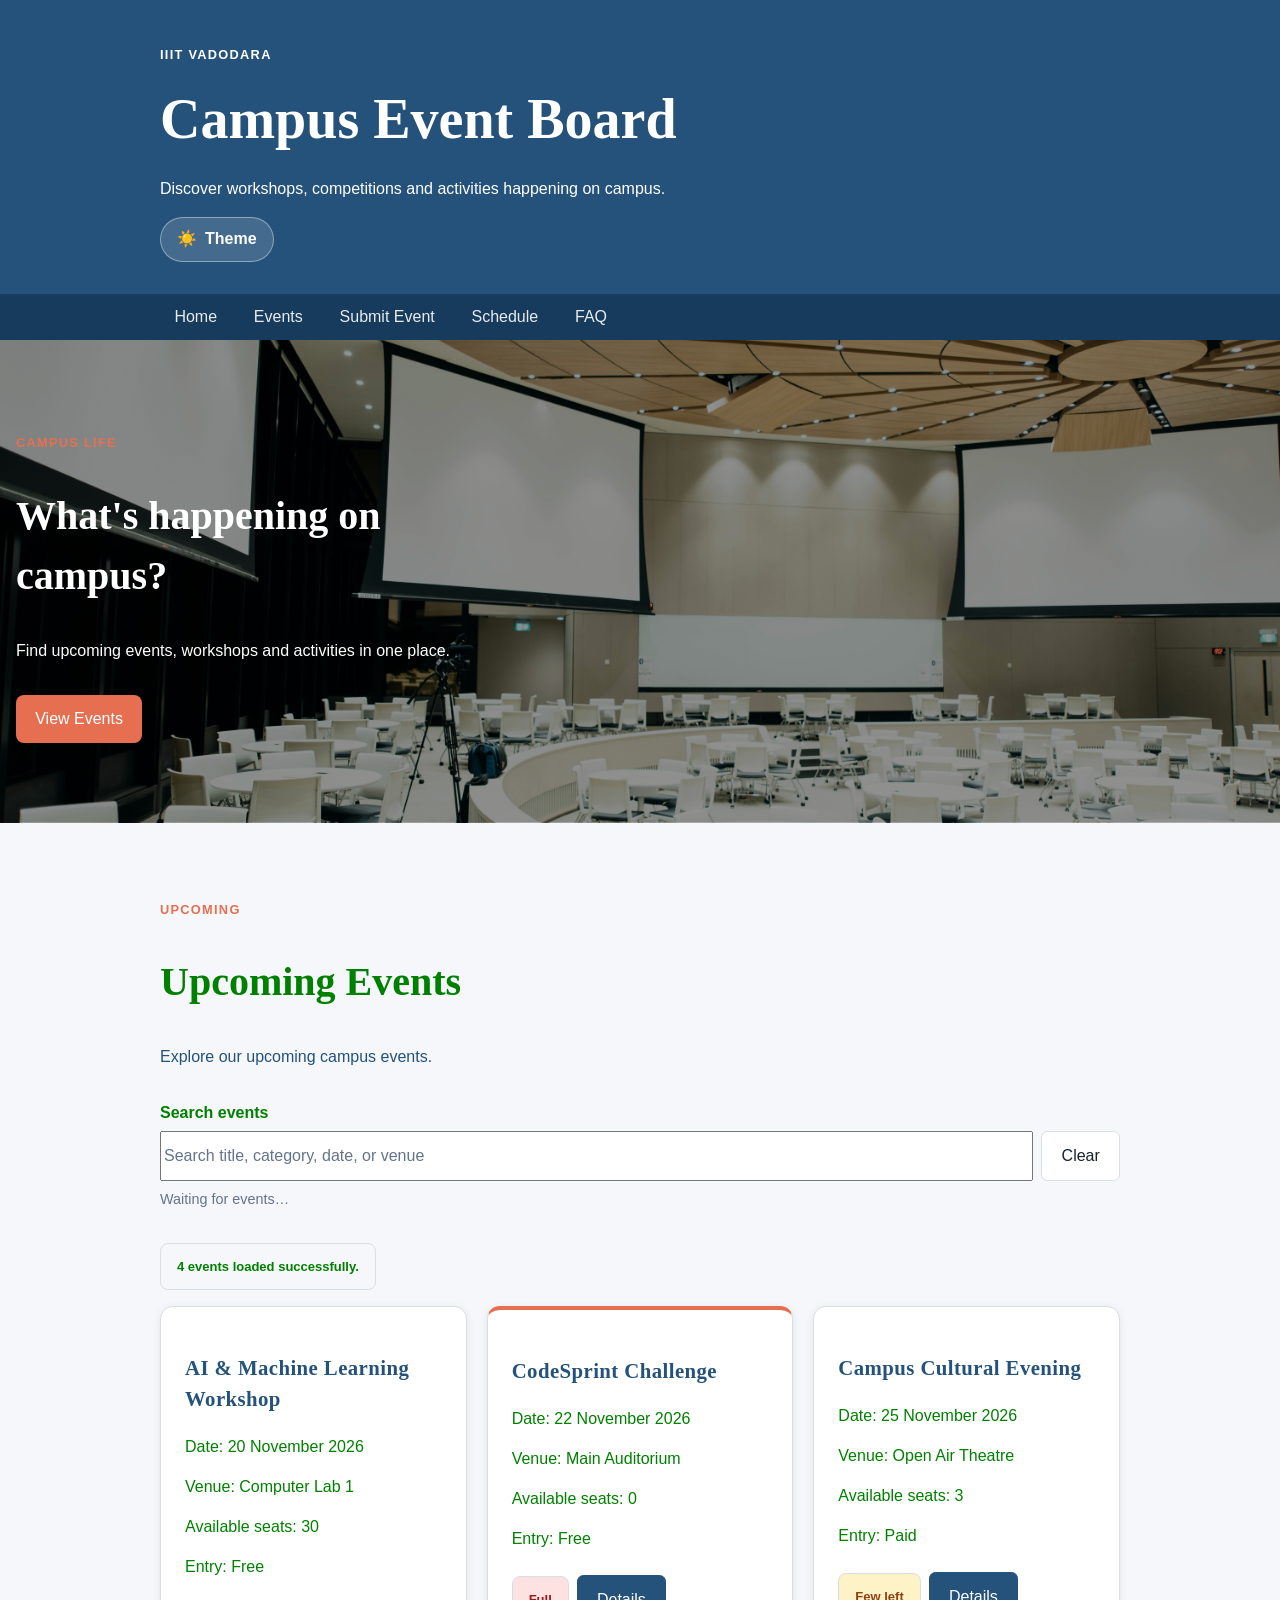
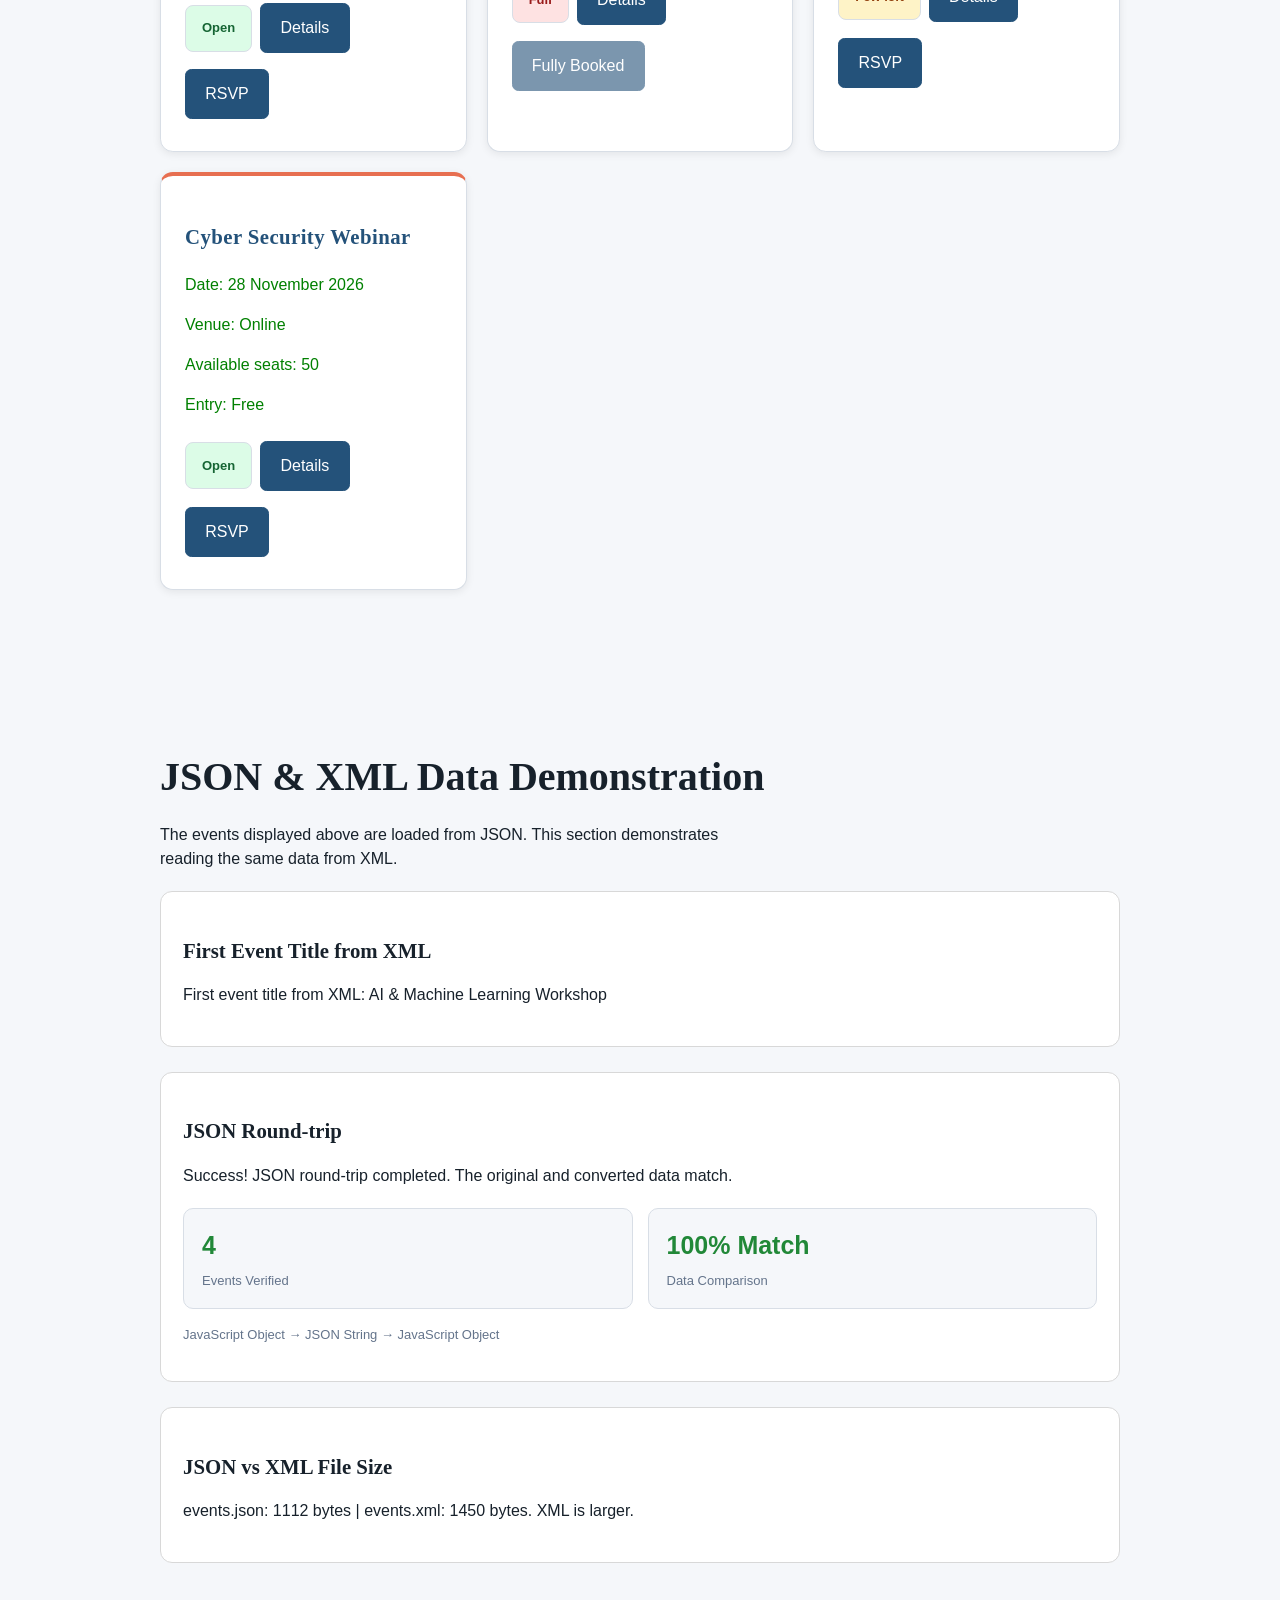
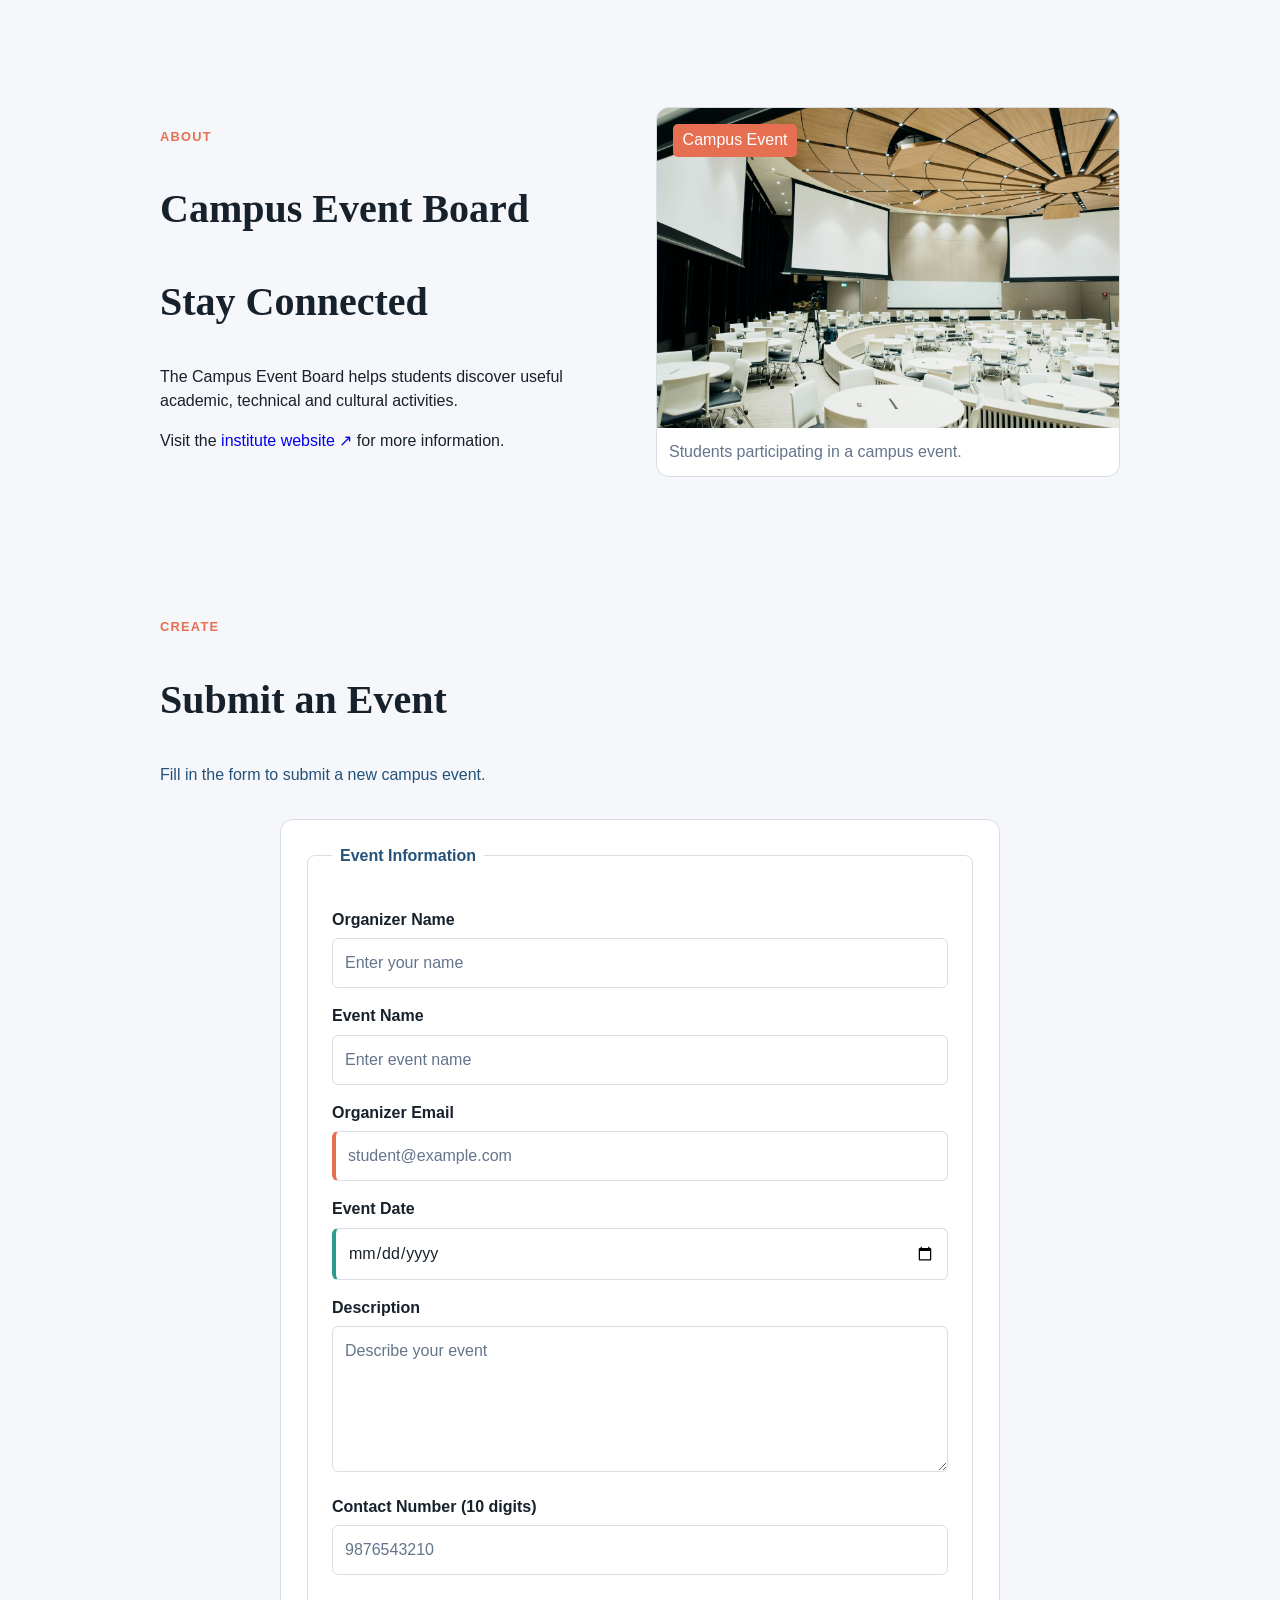
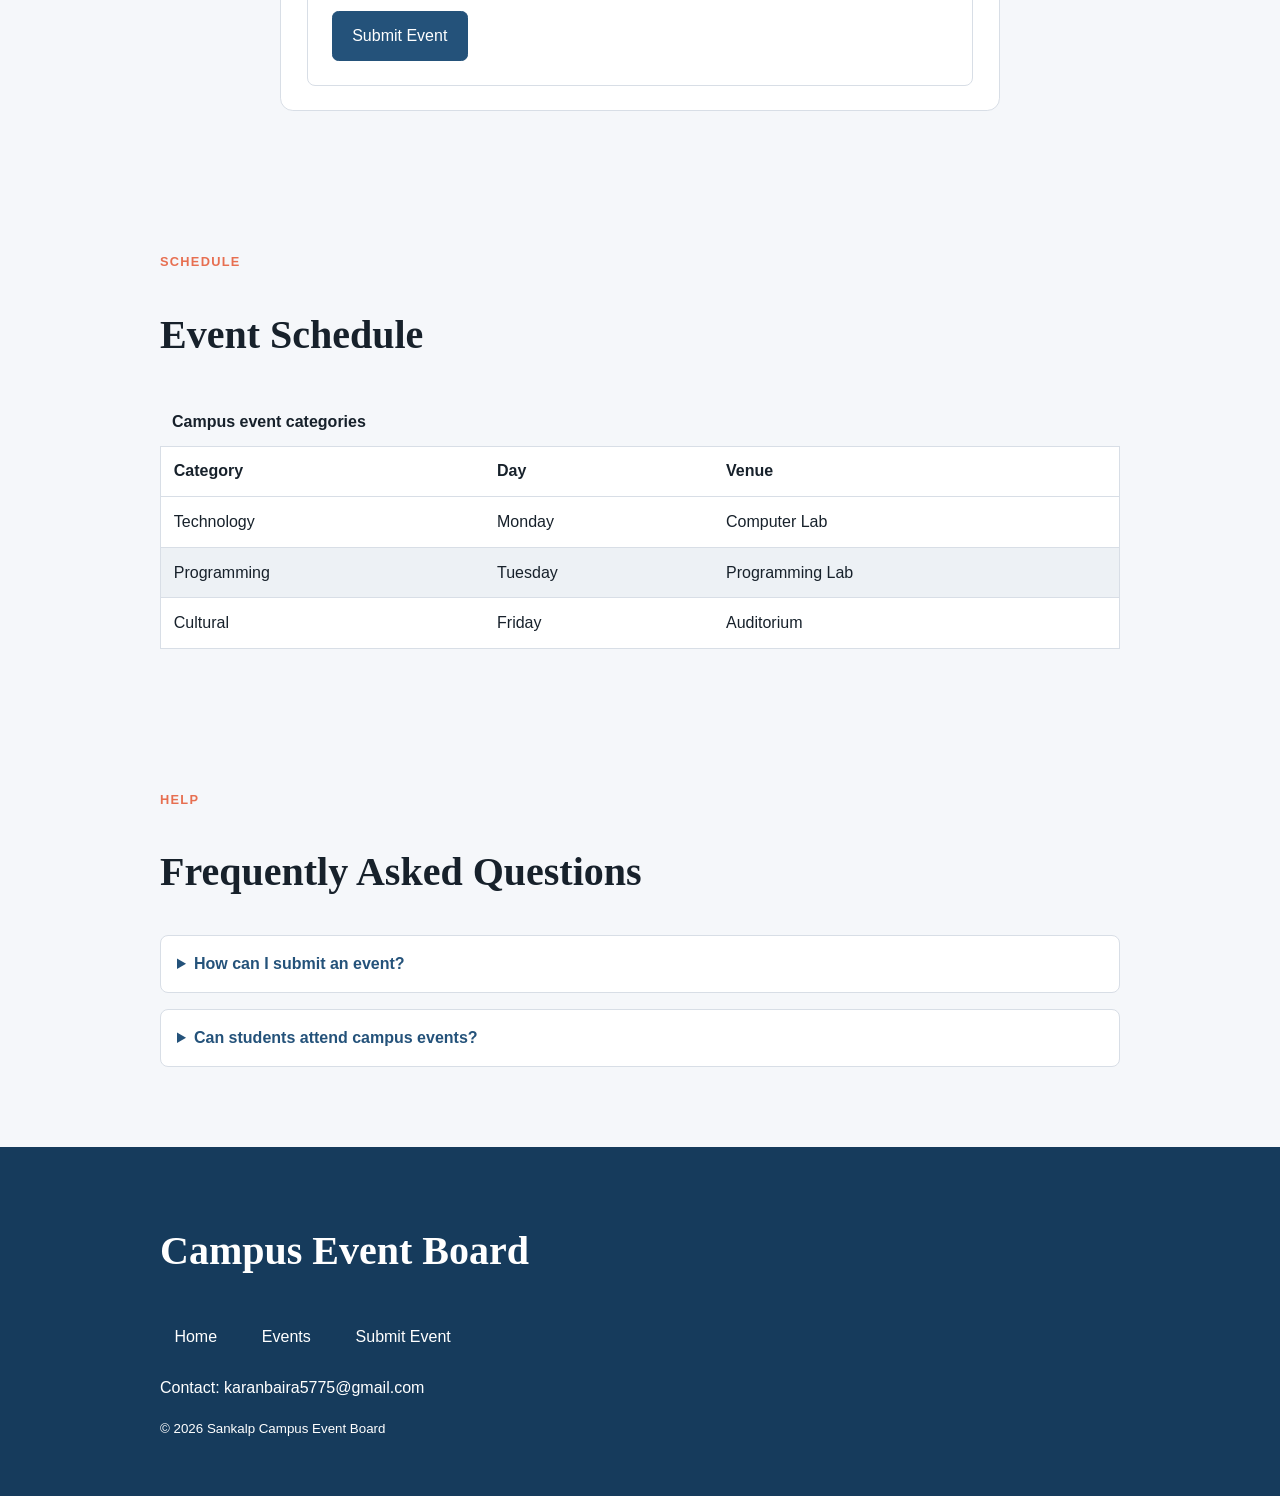
==== commit 4af12b29: "Complete CS445 Lab Assignment 7 JSON and XML" ====
--- a/index.html
+++ b/index.html
@@ -1,438 +1,474 @@
 <!DOCTYPE html>
 <html lang="en">
 
-<head>
-  <meta charset="UTF-8">
-  <meta name="viewport" content="width=device-width, initial-scale=1">
-
-  <title>Campus Event Board</title>
-
-  <meta
-    name="description"
-    content="Campus Event Board for discovering and submitting campus events."
-  >
-  <link rel="shortcut icon" href="images.ico" type="image/x-icon">
-
-  <!-- Open Graph -->
-  <meta property="og:title" content="Campus Event Board">
-  <meta
-    property="og:description"
-    content="Discover upcoming campus events and submit new events."
-  >
-  <meta property="og:image" content="event-banner.jpg">
-
-  <!-- External CSS files -->
-  <link rel="stylesheet" href="base.css">
-  <link rel="stylesheet" href="style.css">
-  <link rel="stylesheet" href="theme-dark.css">
-
-</head>
-
-
-<body>
-
-  <!-- Skip link for accessibility -->
-  <a href="#main" class="skip">Skip to content</a>
-
-
-  <!-- ================= HEADER ================= -->
-
-  <header id="site-header">
-
+  <head>
+    <meta charset="UTF-8">
+    <meta name="viewport" content="width=device-width, initial-scale=1">
+
+    <title>Campus Event Board</title>
+
+    <meta
+      name="description"
+      content="Campus Event Board for discovering and submitting campus events.">
+    <link rel="shortcut icon" href="images.ico" type="image/x-icon">
+
+    <!-- Open Graph -->
+    <meta property="og:title" content="Campus Event Board">
+    <meta
+      property="og:description"
+      content="Discover upcoming campus events and submit new events.">
+    <meta property="og:image" content="event-banner.jpg">
+
+    <!-- External CSS files -->
+    <link rel="stylesheet" href="base.css">
+    <link rel="stylesheet" href="style.css">
+    <link rel="stylesheet" href="theme-dark.css">
+
+  </head>
+
+  <body>
+
+    <!-- Skip link for accessibility -->
+    <a href="#main" class="skip">Skip to content</a>
+
+    <!-- ================= HEADER ================= -->
+
+    <header id="site-header">
+
+      <div class="container">
+
+        <p class="eyebrow">IIIT Vadodara</p>
+
+        <h1>Campus Event Board</h1>
+
+        <p>
+          Discover workshops, competitions and activities happening
+          on campus.
+        </p>
+
+        <div class="theme-switcher">
+          <input type="checkbox" id="theme-toggle">
+
+          <label for="theme-toggle">
+            <span class="light-icon">☀️</span>
+            <span class="dark-icon">🌙</span>
+            Theme
+          </label>
+        </div>
+
+      </div>
+
+    </header>
+
+    <!-- ================= NAVIGATION ================= -->
+
+    <nav class="site-nav" aria-label="Main navigation">
+
+      <div class="container nav-container">
+
+        <button class="menu-button" id="menuButton" type="button"
+          aria-controls="navLinks" aria-expanded="false">
+          ☰ Menu
+        </button>
+
+        <div class="nav-links" id="navLinks">
+          <a href="#home">Home</a>
+          <a href="#events">Events</a>
+          <a href="#submit">Submit Event</a>
+          <a href="#schedule">Schedule</a>
+          <a href="#faq">FAQ</a>
+        </div>
+
+      </div>
+
+    </nav>
+
+    <!-- ================= MAIN ================= -->
+
+    <main id="main">
+
+      <!-- ================= HERO ================= -->
+
+      <section id="home" class="hero">
+
+        <div class="container">
+
+          <p class="eyebrow">Campus Life</p>
+
+          <h2>What's happening on campus?</h2>
+
+          <p>
+            Find upcoming events, workshops and activities in one place.
+          </p>
+
+          <a class="button" href="#events">
+            View Events
+          </a>
+
+        </div>
+
+      </section>
+
+      <!-- ================= UPCOMING EVENTS ================= -->
+
+      <section id="events" class="events container">
+
+        <div class="section-heading">
+
+          <p class="eyebrow">Upcoming</p>
+
+          <h2>Upcoming Events</h2>
+
+          <p>
+            Explore our upcoming campus events.
+          </p>
+
+        </div>
+
+        <!-- Lab 6 B6: live search filters the event data as the user types. -->
+        <div class="event-search">
+          <label for="eventSearch">Search events</label>
+          <div class="search-row">
+            <input type="search" id="eventSearch"
+              placeholder="Search title, category, date, or venue"
+              autocomplete="off">
+            <button type="button" id="clearSearch"
+              class="secondary-button">Clear</button>
+          </div>
+          <p id="searchStatus" class="search-status" aria-live="polite">Waiting
+            for events…</p>
+        </div>
+
+        <!-- Lab 6 B7: loading/success/error feedback for events.json. -->
+        <p id="eventStatus" class="event-status" role="status"
+          aria-live="polite">Loading…</p>
+
+        <!-- Lab 6 B2: JavaScript creates event cards here from events.json. -->
+        <div class="event-grid" id="eventGrid" aria-label="Campus events"></div>
+
+      </section>
+
+      <!-- LAB 7: JSON and XML demonstration -->
+      <!-- LAB 7: JSON AND XML DEMONSTRATION -->
+<section class="data-demo" id="data-demo">
     <div class="container">
 
-      <p class="eyebrow">IIIT Vadodara</p>
-
-      <h1>Campus Event Board</h1>
-
-      <p>
-        Discover workshops, competitions and activities happening
-        on campus.
-      </p>
-
-      <div class="theme-switcher">
-      <input type="checkbox" id="theme-toggle">
-
-      <label for="theme-toggle">
-        <span class="light-icon">☀️</span>
-        <span class="dark-icon">🌙</span>
-        Theme
-      </label>
+        <h2>JSON & XML Data Demonstration</h2>
+
+        <p>
+            The events displayed above are loaded from JSON.
+            This section demonstrates reading the same data from XML.
+        </p>
+
+        <!-- XML TITLE CARD -->
+        <div class="data-demo-card">
+            <h3>First Event Title from XML</h3>
+
+            <p id="xmlTitleResult" aria-live="polite">
+                Loading XML data...
+            </p>
+        </div>
+
+        <!-- JSON ROUND-TRIP CARD -->
+        <div class="data-demo-card json-roundtrip-card">
+            <h3>JSON Round-trip</h3>
+
+            <p id="jsonRoundTrip" aria-live="polite">
+                Checking JSON data...
+            </p>
+
+            <div class="roundtrip-results">
+
+                <div class="roundtrip-item">
+                    <span class="roundtrip-number" id="verifiedEvents">0</span>
+                    <span class="roundtrip-label">Events Verified</span>
+                </div>
+
+                <div class="roundtrip-item">
+                    <span class="roundtrip-number" id="matchStatus">Checking...</span>
+                    <span class="roundtrip-label">Data Comparison</span>
+                </div>
+
+            </div>
+
+            <p class="roundtrip-description">
+                JavaScript Object → JSON String → JavaScript Object
+            </p>
+        </div>
+
+        <!-- FILE SIZE CARD -->
+        <div class="data-demo-card">
+            <h3>JSON vs XML File Size</h3>
+
+            <p id="sizeComparison" aria-live="polite">
+                Calculating file sizes...
+            </p>
+        </div>
+
     </div>
-
-
-    </div>
-
-  </header>
-
-
-  <!-- ================= NAVIGATION ================= -->
-
-  <nav class="site-nav" aria-label="Main navigation">
-
-    <div class="container nav-container">
-
-      <button class="menu-button" id="menuButton" type="button"
-        aria-controls="navLinks" aria-expanded="false">
-        ☰ Menu
-      </button>
-
-      <div class="nav-links" id="navLinks">
-        <a href="#home">Home</a>
-        <a href="#events">Events</a>
-        <a href="#submit">Submit Event</a>
-        <a href="#schedule">Schedule</a>
-        <a href="#faq">FAQ</a>
+</section>
+
+      <!-- ================= IMAGE / ABOUT ================= -->
+
+      <section class="about container">
+
+        <div>
+
+          <p class="eyebrow">About</p>
+
+          <h2>Campus Event Board</h2>
+
+          <h2 class="small-heading">Stay Connected</h2>
+
+          <p>
+            The Campus Event Board helps students discover
+            useful academic, technical and cultural activities.
+          </p>
+
+          <p>
+            Visit the
+            <a
+              href="https://www.iiitvadodara.ac.in"
+              target="_blank"
+              rel="noopener">
+              institute website
+            </a>
+            for more information.
+          </p>
+
+        </div>
+
+        <figure>
+
+          <img
+            src="event-banner.jpg"
+            alt="Students participating in a campus event">
+
+          <figcaption>
+            Students participating in a campus event.
+          </figcaption>
+
+        </figure>
+
+      </section>
+
+      <!-- ================= FORM ================= -->
+
+      <section id="submit" class="submit-section container">
+
+        <div class="section-heading">
+
+          <p class="eyebrow">Create</p>
+
+          <h2>Submit an Event</h2>
+
+          <p>
+            Fill in the form to submit a new campus event.
+          </p>
+
+        </div>
+
+        <form class="event-form" id="eventForm" action="#" method="post"
+          novalidate>
+
+          <fieldset>
+
+            <legend>Event Information</legend>
+
+            <label for="organizer-name">Organizer Name</label>
+            <input id="organizer-name" name="organizer-name" type="text"
+              placeholder="Enter your name" required minlength="2"
+              autocomplete="name">
+
+            <label for="event-name">
+              Event Name
+            </label>
+
+            <input id="event-name" name="event-name" type="text"
+              placeholder="Enter event name" required>
+
+            <label for="email">
+              Organizer Email
+            </label>
+
+            <input
+              id="email"
+              name="email"
+              type="email"
+              placeholder="student@example.com"
+              required>
+
+            <label for="date">
+              Event Date
+            </label>
+
+            <input
+              id="date"
+              name="date"
+              type="date"
+              required>
+
+            <label for="description">
+              Description
+            </label>
+
+            <textarea
+              id="description"
+              name="description"
+              rows="5"
+              placeholder="Describe your event"
+              required minlength="10"></textarea>
+
+            <label for="contact-number">Contact Number (10 digits)</label>
+            <input id="contact-number" name="contact-number" type="tel"
+              placeholder="9876543210" inputmode="numeric"
+              pattern="[0-9]{10}" required
+              title="Enter exactly 10 digits without spaces or country code">
+
+            <p id="formMessage" class="form-message" role="status"
+              aria-live="polite"></p>
+
+            <button type="submit">
+              Submit Event
+            </button>
+
+          </fieldset>
+
+        </form>
+
+      </section>
+
+      <!-- ================= TABLE ================= -->
+
+      <section id="schedule" class="schedule container">
+
+        <div class="section-heading">
+
+          <p class="eyebrow">Schedule</p>
+
+          <h2>Event Schedule</h2>
+
+        </div>
+
+        <table>
+
+          <caption>
+            Campus event categories
+          </caption>
+
+          <thead>
+
+            <tr>
+              <th scope="col">Category</th>
+              <th scope="col">Day</th>
+              <th scope="col">Venue</th>
+            </tr>
+
+          </thead>
+
+          <tbody>
+
+            <tr>
+              <td>Technology</td>
+              <td>Monday</td>
+              <td>Computer Lab</td>
+            </tr>
+
+            <tr>
+              <td>Programming</td>
+              <td>Tuesday</td>
+              <td>Programming Lab</td>
+            </tr>
+
+            <tr>
+              <td>Cultural</td>
+              <td>Friday</td>
+              <td>Auditorium</td>
+            </tr>
+
+          </tbody>
+
+        </table>
+
+      </section>
+
+      <!-- ================= FAQ ================= -->
+
+      <section id="faq" class="faq container">
+
+        <div class="section-heading">
+
+          <p class="eyebrow">Help</p>
+
+          <h2>Frequently Asked Questions</h2>
+
+        </div>
+
+        <details>
+
+          <summary>
+            How can I submit an event?
+          </summary>
+
+          <p>
+            Fill in the Submit an Event form with the required
+            information and click Submit Event.
+          </p>
+
+        </details>
+
+        <details>
+
+          <summary>
+            Can students attend campus events?
+          </summary>
+
+          <p>
+            Students can attend events according to the rules
+            specified by the event organizer.
+          </p>
+
+        </details>
+
+      </section>
+
+    </main>
+
+    <!-- ================= FOOTER ================= -->
+
+    <footer>
+
+      <div class="container">
+
+        <h2>Campus Event Board</h2>
+
+        <nav aria-label="Footer navigation">
+
+          <a href="#home">Home</a>
+          <a href="#events">Events</a>
+          <a href="#submit">Submit Event</a>
+
+        </nav>
+
+        <address>
+          Contact:
+          <a href="mailto:karanbaira5775@gmail.com">
+            karanbaira5775@gmail.com
+          </a>
+        </address>
+
+        <p>
+          <small>
+            © 2026 Sankalp Campus Event Board
+          </small>
+        </p>
+
       </div>
 
-    </div>
-
-  </nav>
-
-
-  <!-- ================= MAIN ================= -->
-
-  <main id="main">
-
-    <!-- ================= HERO ================= -->
-
-    <section id="home" class="hero">
-
-      <div class="container">
-
-        <p class="eyebrow">Campus Life</p>
-
-        <h2>What's happening on campus?</h2>
-
-        <p>
-          Find upcoming events, workshops and activities in one place.
-        </p>
-
-        <a class="button" href="#events">
-          View Events
-        </a>
-
-      </div>
-
-    </section>
-
-
-    <!-- ================= UPCOMING EVENTS ================= -->
-
-    <section id="events" class="events container">
-
-      <div class="section-heading">
-
-        <p class="eyebrow">Upcoming</p>
-
-        <h2>Upcoming Events</h2>
-
-        <p>
-          Explore our upcoming campus events.
-        </p>
-
-      </div>
-
-
-      <!-- Lab 6 B6: live search filters the event data as the user types. -->
-      <div class="event-search">
-        <label for="eventSearch">Search events</label>
-        <div class="search-row">
-          <input type="search" id="eventSearch"
-            placeholder="Search title, category, date, or venue"
-            autocomplete="off">
-          <button type="button" id="clearSearch" class="secondary-button">Clear</button>
-        </div>
-        <p id="searchStatus" class="search-status" aria-live="polite">Waiting for events…</p>
-      </div>
-
-      <!-- Lab 6 B7: loading/success/error feedback for events.json. -->
-      <p id="eventStatus" class="event-status" role="status" aria-live="polite">Loading…</p>
-
-      <!-- Lab 6 B2: JavaScript creates event cards here from events.json. -->
-      <div class="event-grid" id="eventGrid" aria-label="Campus events"></div>
-
-    </section>
-
-
-    <!-- ================= IMAGE / ABOUT ================= -->
-
-    <section class="about container">
-
-      <div>
-
-        <p class="eyebrow">About</p>
-
-        <h2>Campus Event Board</h2>
-
-        <h2 class="small-heading">Stay Connected</h2>
-
-        <p>
-          The Campus Event Board helps students discover
-          useful academic, technical and cultural activities.
-        </p>
-
-        <p>
-          Visit the
-          <a
-            href="https://www.iiitvadodara.ac.in"
-            target="_blank"
-            rel="noopener"
-          >
-            institute website
-          </a>
-          for more information.
-        </p>
-
-      </div>
-
-
-      <figure>
-
-        <img
-          src="event-banner.jpg"
-          alt="Students participating in a campus event"
-        >
-
-        <figcaption>
-          Students participating in a campus event.
-        </figcaption>
-
-      </figure>
-
-    </section>
-
-
-    <!-- ================= FORM ================= -->
-
-    <section id="submit" class="submit-section container">
-
-      <div class="section-heading">
-
-        <p class="eyebrow">Create</p>
-
-        <h2>Submit an Event</h2>
-
-        <p>
-          Fill in the form to submit a new campus event.
-        </p>
-
-      </div>
-
-
-      <form class="event-form" id="eventForm" action="#" method="post" novalidate>
-
-        <fieldset>
-
-          <legend>Event Information</legend>
-
-          <label for="organizer-name">Organizer Name</label>
-          <input id="organizer-name" name="organizer-name" type="text"
-            placeholder="Enter your name" required minlength="2"
-            autocomplete="name">
-
-
-
-          <label for="event-name">
-            Event Name
-          </label>
-
-          <input id="event-name" name="event-name" type="text" placeholder="Enter event name" required >
-
-
-          <label for="email">
-            Organizer Email
-          </label>
-
-          <input
-            id="email"
-            name="email"
-            type="email"
-            placeholder="student@example.com"
-            required
-          >
-
-
-          <label for="date">
-            Event Date
-          </label>
-
-          <input
-            id="date"
-            name="date"
-            type="date"
-            required
-          >
-
-
-          <label for="description">
-            Description
-          </label>
-
-          <textarea
-            id="description"
-            name="description"
-            rows="5"
-            placeholder="Describe your event"
-            required minlength="10"
-          ></textarea>
-
-          <label for="contact-number">Contact Number (10 digits)</label>
-          <input id="contact-number" name="contact-number" type="tel"
-            placeholder="9876543210" inputmode="numeric"
-            pattern="[0-9]{10}" required
-            title="Enter exactly 10 digits without spaces or country code">
-
-          <p id="formMessage" class="form-message" role="status" aria-live="polite"></p>
-
-
-          <button type="submit">
-            Submit Event
-          </button>
-
-        </fieldset>
-
-      </form>
-
-    </section>
-
-
-    <!-- ================= TABLE ================= -->
-
-    <section id="schedule" class="schedule container">
-
-      <div class="section-heading">
-
-        <p class="eyebrow">Schedule</p>
-
-        <h2>Event Schedule</h2>
-
-      </div>
-
-
-      <table>
-
-        <caption>
-          Campus event categories
-        </caption>
-
-        <thead>
-
-          <tr>
-            <th scope="col">Category</th>
-            <th scope="col">Day</th>
-            <th scope="col">Venue</th>
-          </tr>
-
-        </thead>
-
-        <tbody>
-
-          <tr>
-            <td>Technology</td>
-            <td>Monday</td>
-            <td>Computer Lab</td>
-          </tr>
-
-          <tr>
-            <td>Programming</td>
-            <td>Tuesday</td>
-            <td>Programming Lab</td>
-          </tr>
-
-          <tr>
-            <td>Cultural</td>
-            <td>Friday</td>
-            <td>Auditorium</td>
-          </tr>
-
-        </tbody>
-
-      </table>
-
-    </section>
-
-
-    <!-- ================= FAQ ================= -->
-
-    <section id="faq" class="faq container">
-
-      <div class="section-heading">
-
-        <p class="eyebrow">Help</p>
-
-        <h2>Frequently Asked Questions</h2>
-
-      </div>
-
-
-      <details>
-
-        <summary>
-          How can I submit an event?
-        </summary>
-
-        <p>
-          Fill in the Submit an Event form with the required
-          information and click Submit Event.
-        </p>
-
-      </details>
-
-
-      <details>
-
-        <summary>
-          Can students attend campus events?
-        </summary>
-
-        <p>
-          Students can attend events according to the rules
-          specified by the event organizer.
-        </p>
-
-      </details>
-
-    </section>
-
-  </main>
-
-
-  <!-- ================= FOOTER ================= -->
-
-  <footer>
-
-    <div class="container">
-
-      <h2>Campus Event Board</h2>
-
-      <nav aria-label="Footer navigation">
-
-        <a href="#home">Home</a>
-        <a href="#events">Events</a>
-        <a href="#submit">Submit Event</a>
-
-      </nav>
-
-      <address>
-        Contact:
-        <a href="mailto:karanbaira5775@gmail.com">
-          karanbaira5775@gmail.com
-        </a>
-      </address>
-
-      <p>
-        <small>
-          © 2026 Sankalp Campus Event Board
-        </small>
-      </p>
-
-    </div>
-
-  </footer>
-
-  <!-- Lab 6 A1: defer runs the script after the HTML has been parsed. -->
-  <script src="script.js" defer></script>
-</body>
+    </footer>
+
+    <!-- Lab 6 A1: defer runs the script after the HTML has been parsed. -->
+    <script src="script.js" defer></script>
+  </body>
 
 </html>
--- a/style.css
+++ b/style.css
@@ -2,7 +2,6 @@
    STYLE.CSS
    Main Campus Event Board stylesheet
    ===================================================== */
-
 
 /* =====================================================
    DESIGN SYSTEM
@@ -21,7 +20,6 @@
   --container: min(90%, 60rem);
 }
 
-
 /* =====================================================
    BODY
    ===================================================== */
@@ -34,7 +32,6 @@
   line-height: 1.5;
 }
 
-
 /* =====================================================
    TYPOGRAPHY
    ===================================================== */
@@ -43,16 +40,13 @@
   font-size: clamp(2rem, 5vw, 3.5rem);
 }
 
-
 h2 {
   font-size: clamp(1.5rem, 4vw, 2.5rem);
 }
 
-
 h3 {
   font-size: 1.3rem;
 }
-
 
 p {
   max-width: 65ch;
@@ -120,26 +114,21 @@
     "footer";
 }
 
-
 header {
   grid-area: header;
 }
 
-
 .site-nav {
   grid-area: nav;
 }
 
-
 main {
   grid-area: main;
 }
 
-
 footer {
   grid-area: footer;
 }
-
 
 /* =====================================================
    CONTAINER
@@ -150,7 +139,6 @@
   margin: 0 auto;
 }
 
-
 /* =====================================================
    HEADER
    ===================================================== */
@@ -163,18 +151,15 @@
   background-color: var(--brand);
 }
 
-
 #site-header h1 {
   margin: 0.25rem 0;
 }
-
 
 /* ID selector specificity demonstration */
 #site-header .eyebrow {
   color: #ffffff;
 }
 
-
 /* =====================================================
    EYEBROW
    ===================================================== */
@@ -191,7 +176,6 @@
   text-transform: uppercase;
 }
 
-
 /* =====================================================
    NAVIGATION
    ===================================================== */
@@ -200,7 +184,6 @@
   background-color: var(--brand-dark);
 }
 
-
 .site-nav .container {
   display: flex;
 
@@ -208,7 +191,6 @@
 
   gap: 0.5rem;
 }
-
 
 /* Descendant selector */
 nav a {
@@ -217,30 +199,25 @@
   color: white;
 }
 
-
 /* Child combinator */
 .site-nav > .container > a {
   font-weight: bold;
 }
 
-
 /* LVHA link order */
 .site-nav a:link {
   color: white;
 }
 
-
 .site-nav a:visited {
   color: #dce8f2;
 }
 
-
 .site-nav a:hover {
   color: white;
 
   background-color: var(--accent);
 }
-
 
 .site-nav a:focus {
   outline: 3px solid var(--accent);
@@ -248,24 +225,20 @@
   outline-offset: 2px;
 }
 
-
 .site-nav a:active {
   background-color: var(--brand-dark);
 }
-
 
 /* :not() selector */
 .site-nav a:not(.active) {
   opacity: 0.9;
 }
 
-
 /* Attribute selector */
 a[href^="https"]::after {
   content: " ↗";
 }
 
-
 /* =====================================================
    SKIP LINK
    ===================================================== */
@@ -283,12 +256,10 @@
   background-color: var(--brand);
 }
 
-
 .skip:focus {
   top: 1rem;
 }
 
-
 /* =====================================================
    HERO
    ===================================================== */
@@ -299,23 +270,17 @@
   color: white;
 
   background-image:
-    linear-gradient(
-      rgb(0 0 0 / 40%),
-      rgb(0 0 0 / 40%)
-    ),
-    url("event-banner.jpg");
+    linear-gradient(rgb(0 0 0 / 40%), rgb(0 0 0 / 40%)), url("event-banner.jpg");
 
   background-size: cover;
 
   background-position: center;
 }
-
 
 .hero h2 {
   max-width: 20ch;
 }
 
-
 /* =====================================================
    BUTTON
    ===================================================== */
@@ -334,11 +299,9 @@
   border-radius: 0.5rem;
 }
 
-
 .button:hover {
   background-color: var(--brand-dark);
 }
-
 
 /* =====================================================
    GENERAL SECTIONS
@@ -353,23 +316,19 @@
   padding-bottom: 4rem;
 }
 
-
 .section-heading {
   margin-bottom: 2rem;
 }
 
-
 .section-heading h2 + p {
   color: var(--brand);
 }
-
 
 /* General sibling selector */
 .section-heading h2 ~ p {
   max-width: 65ch;
 }
 
-
 /* =====================================================
    UPCOMING EVENTS
    ===================================================== */
@@ -377,15 +336,10 @@
 .event-grid {
   display: grid;
 
-  grid-template-columns:
-    repeat(
-      auto-fit,
-      minmax(15rem, 1fr)
-    );
+  grid-template-columns: repeat(auto-fit, minmax(15rem, 1fr));
 
   gap: 1.25rem;
 }
-
 
 /* =====================================================
    EVENT CARD
@@ -400,22 +354,18 @@
 
   border-radius: 0.8rem;
 
-  box-shadow:
-    0 2px 8px rgb(0 0 0 / 8%);
-}
-
+  box-shadow: 0 2px 8px rgb(0 0 0 / 8%);
+}
 
 /* nth-child */
 .event-card:nth-child(even) {
   border-top: 4px solid var(--accent);
 }
 
-
 .event-card h3 {
   color: var(--brand);
 }
 
-
 .event-type {
   color: var(--accent);
 
@@ -426,7 +376,6 @@
   text-transform: uppercase;
 }
 
-
 .event-card a {
   color: var(--brand);
 
@@ -435,7 +384,6 @@
   text-decoration: underline;
 }
 
-
 /* =====================================================
    ABOUT + IMAGE
    ===================================================== */
@@ -446,7 +394,6 @@
   gap: 2rem;
 }
 
-
 .about figure {
   margin: 0;
 
@@ -459,7 +406,6 @@
   border: 1px solid var(--border);
 }
 
-
 .about img {
   width: 100%;
 
@@ -468,13 +414,11 @@
   object-fit: cover;
 }
 
-
 .about figcaption {
   padding: 0.75rem;
 
   color: var(--muted);
 }
-
 
 /* ::before */
 .about figure::before {
@@ -493,7 +437,6 @@
   border-radius: 0.3rem;
 }
 
-
 /* =====================================================
    FORM
    ===================================================== */
@@ -512,7 +455,6 @@
   border-radius: 0.8rem;
 }
 
-
 fieldset {
   padding: 1.5rem;
 
@@ -521,7 +463,6 @@
   border-radius: 0.5rem;
 }
 
-
 legend {
   padding: 0 0.5rem;
 
@@ -530,7 +471,6 @@
   font-weight: bold;
 }
 
-
 .event-form label {
   display: block;
 
@@ -538,7 +478,6 @@
 
   font-weight: bold;
 }
-
 
 .event-form input,
 .event-form textarea {
@@ -557,17 +496,14 @@
   border-radius: 0.4rem;
 }
 
-
 /* Attribute selectors */
 input[type="email"] {
   border-left: 4px solid var(--accent);
 }
 
-
 input[type="date"] {
   border-left: 4px solid #2a9d8f;
 }
-
 
 /* Placeholder */
 input::placeholder,
@@ -575,7 +511,6 @@
   color: var(--muted);
 }
 
-
 /* Focus */
 .event-form input:focus,
 .event-form textarea:focus {
@@ -584,7 +519,6 @@
   outline-offset: 2px;
 }
 
-
 button {
   margin-top: 1.25rem;
 
@@ -601,12 +535,10 @@
   cursor: pointer;
 }
 
-
 button:hover {
   background-color: var(--brand-dark);
 }
 
-
 /* =====================================================
    TABLE
    ===================================================== */
@@ -619,7 +551,6 @@
   border: 1px solid var(--border);
 }
 
-
 caption {
   padding: 0.75rem;
 
@@ -627,7 +558,6 @@
 
   text-align: left;
 }
-
 
 th,
 td {
@@ -638,19 +568,16 @@
   text-align: left;
 }
 
-
 /* nth-child */
 tbody tr:nth-child(even) {
   background-color: rgb(36 82 122 / 8%);
 }
 
-
 /* last-child */
 tbody tr:last-child td {
   border-bottom: 0;
 }
 
-
 /* =====================================================
    FAQ
    ===================================================== */
@@ -667,7 +594,6 @@
   border-radius: 0.5rem;
 }
 
-
 .faq summary {
   cursor: pointer;
 
@@ -676,7 +602,6 @@
   font-weight: bold;
 }
 
-
 /* =====================================================
    FOOTER
    ===================================================== */
@@ -689,7 +614,6 @@
   background-color: var(--brand-dark);
 }
 
-
 footer nav {
   display: flex;
 
@@ -700,22 +624,18 @@
   margin: 1rem 0;
 }
 
-
 footer a {
   color: white;
 }
-
 
 footer a:hover {
   color: var(--accent);
 }
 
-
 footer address {
   font-style: normal;
 }
 
-
 /* =====================================================
    INHERIT / INITIAL / UNSET
    Assignment 4
@@ -725,40 +645,33 @@
   text-align: inherit;
 }
 
-
 footer h2 {
   letter-spacing: initial;
 }
 
-
 footer a {
   text-decoration: unset;
 }
 
-
 /* =====================================================
    SPECIFICITY EXAMPLES
    ===================================================== */
-
 
 /* p = (0,0,1) */
 .specificity-example {
   color: red;
 }
 
-
 /* .events = (0,1,0) */
 .events {
   color: green;
 }
 
-
 /* nav .events = (0,1,1) */
 nav .events {
   color: blue;
 }
 
-
 /* =====================================================
    MODERN SELECTORS
    ===================================================== */
@@ -767,12 +680,10 @@
   letter-spacing: 0.02em;
 }
 
-
 :where(.event-card) {
   min-width: 0;
 }
 
-
 /* =====================================================
    CALC()
    ===================================================== */
@@ -781,6 +692,129 @@
   width: calc(100% - 2rem);
 }
 
+/* =========================================
+   LAB ASSIGNMENT 7 — JSON & XML DEMO
+   ========================================= */
+
+.data-demo {
+  padding: 60px 20px;
+}
+
+.data-demo .container {
+  max-width: 1100px;
+  margin: 0 auto;
+}
+
+.data-demo h2 {
+  margin-bottom: 15px;
+}
+
+.data-demo-card {
+  padding: 22px;
+  margin: 20px 0;
+  border: 1px solid #d8d8d8;
+  border-radius: 12px;
+  background: #ffffff;
+}
+
+.data-demo-card h3 {
+  margin-bottom: 12px;
+}
+
+.data-demo-card p {
+  line-height: 1.6;
+}
+
+.data-demo-card pre {
+  padding: 15px;
+  margin-top: 12px;
+  overflow-x: auto;
+  white-space: pre-wrap;
+  overflow-wrap: anywhere;
+  border-radius: 8px;
+  background: #f2f2f2;
+  color: #222222;
+  font-size: 13px;
+}
+
+.event-details {
+  margin: 12px 0;
+  padding: 12px;
+  border-radius: 8px;
+  background: #f3f4f6;
+}
+
+.event-details[hidden] {
+  display: none;
+}
+
+.event-card button {
+  cursor: pointer;
+  margin: 6px 5px 0 0;
+}
+
+.event-card button:disabled {
+  cursor: not-allowed;
+  opacity: 0.6;
+}
+
+.event-status {
+  display: inline-block;
+  margin: 8px 0;
+  padding: 5px 12px;
+  border-radius: 20px;
+  font-size: 13px;
+  font-weight: 600;
+}
+
+.event-status.open {
+  background: #dcfce7;
+  color: #166534;
+}
+
+.event-status.few-left {
+  background: #fef3c7;
+  color: #92400e;
+}
+
+.event-status.full {
+  background: #fee2e2;
+  color: #991b1b;
+}
+
+.no-events {
+  padding: 20px;
+  text-align: center;
+}
+
+@media (max-width: 600px) {
+  .data-demo {
+    padding: 35px 15px;
+  }
+
+  .data-demo-card {
+    padding: 15px;
+  }
+
+  .data-demo-card pre {
+    font-size: 12px;
+  }
+}
+
+/* Center JSON Round-trip card at half width */
+.json-roundtrip-card {
+    max-width: 1000px;
+    margin: 25px auto;
+    box-sizing: border-box;
+}
+
+/* Responsive layout for mobile */
+@media (max-width: 768px) {
+    .json-roundtrip-card {
+        width: 100%;
+        max-width: 100%;
+    }
+}
 
 /* =====================================================
    RESPONSIVE DESIGN
@@ -788,31 +822,23 @@
    ===================================================== */
 
 @media (min-width: 40rem) {
-
   .about {
     grid-template-columns: 1fr 1fr;
 
     align-items: center;
   }
-
-}
-
+}
 
 @media (min-width: 64rem) {
-
   .event-grid {
-    grid-template-columns:
-      repeat(3, minmax(0, 1fr));
+    grid-template-columns: repeat(3, minmax(0, 1fr));
   }
-
-}
-
+}
 
 /* =====================================================
    SHORTHANDS USED:
    padding, margin, border, background
    ===================================================== */
-
 
 /*
   No !important is used.
@@ -824,7 +850,11 @@
    ===================================================== */
 
 /* B4: hamburger is visible on narrow screens. */
-.nav-container { display: flex; flex-direction: column; align-items: stretch; }
+.nav-container {
+  display: flex;
+  flex-direction: column;
+  align-items: stretch;
+}
 .menu-button {
   display: inline-block;
   width: fit-content;
@@ -835,47 +865,218 @@
   border: 1px solid rgb(255 255 255 / 35%);
   border-radius: 0.4rem;
 }
-.nav-links { display: none; flex-direction: column; gap: 0.25rem; }
-.nav-links.is-open { display: flex; }
-.nav-links a { display: block; text-decoration: none; border-radius: 0.3rem; }
+.nav-links {
+  display: none;
+  flex-direction: column;
+  gap: 0.25rem;
+}
+.nav-links.is-open {
+  display: flex;
+}
+.nav-links a {
+  display: block;
+  text-decoration: none;
+  border-radius: 0.3rem;
+}
 
 /* B6: search UI */
-.event-search { margin: 1.5rem 0 1rem; }
-.event-search label { display: block; font-weight: bold; margin-bottom: 0.4rem; }
-.search-row { display: flex; gap: 0.5rem; align-items: stretch; }
-.search-row input { flex: 1; min-width: 0; margin: 0; }
-.search-row button { margin: 0; }
-.search-status { margin-top: 0.5rem; color: var(--muted); font-size: 0.9rem; }
+.event-search {
+  margin: 1.5rem 0 1rem;
+}
+.event-search label {
+  display: block;
+  font-weight: bold;
+  margin-bottom: 0.4rem;
+}
+.search-row {
+  display: flex;
+  gap: 0.5rem;
+  align-items: stretch;
+}
+.search-row input {
+  flex: 1;
+  min-width: 0;
+  margin: 0;
+}
+.search-row button {
+  margin: 0;
+}
+.search-status {
+  margin-top: 0.5rem;
+  color: var(--muted);
+  font-size: 0.9rem;
+}
 
 /* B7: loading, success and error messages */
-.event-status { margin: 1rem 0; padding: 0.8rem 1rem; border: 1px solid var(--border); border-radius: 0.5rem; }
-.event-status:empty { display: none; }
-.event-status.error { border-color: #b42318; color: #b42318; }
-.event-status.success { border-color: #23804a; }
-.event-status:empty { padding: 0; margin: 0; border: 0; }
+.event-status {
+  margin: 1rem 0;
+  padding: 0.8rem 1rem;
+  border: 1px solid var(--border);
+  border-radius: 0.5rem;
+}
+.event-status:empty {
+  display: none;
+}
+.event-status.error {
+  border-color: #b42318;
+  color: #b42318;
+}
+.event-status.success {
+  border-color: #23804a;
+}
+.event-status:empty {
+  padding: 0;
+  margin: 0;
+  border: 0;
+}
 
 /* Generated event cards retain the existing Lab 5 card design. */
-.event-card { min-width: 0; }
-.event-card .event-type { margin-bottom: 0.5rem; }
-.event-card .event-date { margin-top: 0.65rem; }
-.event-card .seat-status { display: inline-block; margin-top: 0.75rem; padding: 0.2rem 0.6rem; border-radius: 999px; font-size: 0.85rem; font-weight: bold; background: #e4f7eb; color: #17643a; }
-.event-card .seat-status.few-left { background: #fff1cf; color: #754900; }
-.event-card .seat-status.full { background: #ffe3e3; color: #8d2020; }
-.event-card.full { border-color: #b42318; }
-.event-actions { display: flex; flex-wrap: wrap; gap: 0.5rem; margin-top: 0.8rem; }
-.event-actions button { margin: 0; }
-.event-actions button:disabled { opacity: 0.55; cursor: not-allowed; }
-.secondary-button { background: var(--surface); color: var(--ink); border-color: var(--border); }
-.form-message { margin-top: 0.75rem; font-weight: bold; }
-.form-message.success { color: #187044; }
-.form-message.error { color: #b42318; }
+.event-card {
+  min-width: 0;
+}
+.event-card .event-type {
+  margin-bottom: 0.5rem;
+}
+.event-card .event-date {
+  margin-top: 0.65rem;
+}
+.event-card .seat-status {
+  display: inline-block;
+  margin-top: 0.75rem;
+  padding: 0.2rem 0.6rem;
+  border-radius: 999px;
+  font-size: 0.85rem;
+  font-weight: bold;
+  background: #e4f7eb;
+  color: #17643a;
+}
+.event-card .seat-status.few-left {
+  background: #fff1cf;
+  color: #754900;
+}
+.event-card .seat-status.full {
+  background: #ffe3e3;
+  color: #8d2020;
+}
+.event-card.full {
+  border-color: #b42318;
+}
+.event-actions {
+  display: flex;
+  flex-wrap: wrap;
+  gap: 0.5rem;
+  margin-top: 0.8rem;
+}
+.event-actions button {
+  margin: 0;
+}
+.event-actions button:disabled {
+  opacity: 0.55;
+  cursor: not-allowed;
+}
+.secondary-button {
+  background: var(--surface);
+  color: var(--ink);
+  border-color: var(--border);
+}
+.form-message {
+  margin-top: 0.75rem;
+  font-weight: bold;
+}
+.form-message.success {
+  color: #187044;
+}
+.form-message.error {
+  color: #b42318;
+}
+
+/* Keep event status and buttons in one row */
+.event-card .event-status,
+.event-card .details-btn,
+.event-card .rsvp-btn {
+    display: inline-flex;
+    align-items: center;
+    vertical-align: middle;
+    margin: 8px 5px 8px 0;
+}
+
+/* Consistent spacing */
+.event-card .event-status {
+    margin-right: 8px;
+}
+
+.event-card .details-btn,
+.event-card .rsvp-btn {
+    margin-right: 6px;
+}
+/* =========================================
+   JSON ROUND-TRIP RESULT DESIGN
+   ========================================= */
+
+   .demo{
+    display: flex;
+    align-items: center;
+    justify-content: center;
+   }
+.roundtrip-results {
+    display: grid;
+    grid-template-columns: repeat(2, 1fr);
+    gap: 15px;
+    margin-top: 20px;
+}
+
+.roundtrip-item {
+    display: flex;
+    flex-direction: column;
+    gap: 6px;
+    padding: 18px;
+    border: 1px solid var(--border);
+    border-radius: 10px;
+    background: var(--paper);
+}
+
+.roundtrip-number {
+    font-size: 25px;
+    font-weight: 700;
+    color: #218838;
+}
+
+.roundtrip-label {
+    font-size: 13px;
+    color: var(--muted);
+}
+
+.roundtrip-description {
+    margin-top: 16px;
+    font-size: 13px;
+    color: var(--muted);
+}
+
+@media (max-width: 450px) {
+    .roundtrip-results {
+        grid-template-columns: 1fr;
+    }
+}
 
 @media (min-width: 40rem) {
-  .nav-container { flex-direction: row; align-items: center; justify-content: space-between; }
-  .menu-button { display: none; }
-  .nav-links, .nav-links.is-open { display: flex; flex-direction: row; flex-wrap: wrap; gap: 0.5rem; }
+  .nav-container {
+    flex-direction: row;
+    align-items: center;
+    justify-content: space-between;
+  }
+  .menu-button {
+    display: none;
+  }
+  .nav-links,
+  .nav-links.is-open {
+    display: flex;
+    flex-direction: row;
+    flex-wrap: wrap;
+    gap: 0.5rem;
+  }
 }
 @media (prefers-reduced-motion: reduce) {
-  html { scroll-behavior: auto; }
-}
-
+  html {
+    scroll-behavior: auto;
+  }
+}
--- a/theme-dark.css
+++ b/theme-dark.css
@@ -3,11 +3,9 @@
    Dark theme for Campus Event Board
    ===================================================== */
 
-
 /* Dark theme variables */
 
 body:has(#theme-toggle:checked) {
-
   --brand: #78aee0;
   --brand-dark: #081522;
   --accent: #ff9b7d;
@@ -17,9 +15,7 @@
   --paper: #101820;
   --surface: #192633;
   --border: #394b5c;
-
 }
-
 
 /* Body */
 
@@ -28,13 +24,11 @@
   background-color: var(--paper);
 }
 
-
 /* Header */
 
 body:has(#theme-toggle:checked) #site-header {
   background-color: #07111b;
 }
-
 
 /* Navigation */
 
@@ -42,18 +36,12 @@
   background-color: #081522;
 }
 
-
 /* Hero */
 
 body:has(#theme-toggle:checked) .hero {
   background-image:
-    linear-gradient(
-      rgb(0 0 0 / 55%),
-      rgb(0 0 0 / 55%)
-    ),
-    url("event-banner.jpg");
+    linear-gradient(rgb(0 0 0 / 55%), rgb(0 0 0 / 55%)), url("event-banner.jpg");
 }
-
 
 /* Event cards */
 
@@ -65,7 +53,6 @@
   border-color: var(--border);
 }
 
-
 /* About section */
 
 body:has(#theme-toggle:checked) .about figure {
@@ -74,7 +61,6 @@
   border-color: var(--border);
 }
 
-
 /* Form */
 
 body:has(#theme-toggle:checked) .event-form {
@@ -82,7 +68,6 @@
 
   border-color: var(--border);
 }
-
 
 body:has(#theme-toggle:checked) .event-form input,
 body:has(#theme-toggle:checked) .event-form textarea {
@@ -93,7 +78,6 @@
   border-color: var(--border);
 }
 
-
 /* FAQ */
 
 body:has(#theme-toggle:checked) .faq details {
@@ -101,7 +85,6 @@
 
   border-color: var(--border);
 }
-
 
 /* Table */
 
@@ -111,17 +94,14 @@
   border-color: var(--border);
 }
 
-
 body:has(#theme-toggle:checked) th,
 body:has(#theme-toggle:checked) td {
   border-color: var(--border);
 }
 
-
 body:has(#theme-toggle:checked) tbody tr:nth-child(even) {
   background-color: rgb(120 174 224 / 10%);
 }
-
 
 /* Headings */
 
@@ -133,7 +113,6 @@
   color: #78aee0;
 }
 
-
 /* Muted text */
 
 body:has(#theme-toggle:checked) .event-card p,
@@ -141,20 +120,17 @@
   color: #b7c5d3;
 }
 
-
 /* Footer */
 
 body:has(#theme-toggle:checked) footer {
   background-color: #07111b;
 }
 
-
 /* Change theme icon */
 
 body:has(#theme-toggle:checked) .light-icon {
   display: none;
 }
-
 
 body:has(#theme-toggle:checked) .dark-icon {
   display: inline;
@@ -168,12 +144,54 @@
   color: var(--ink);
   border-color: var(--border);
 }
-body:has(#theme-toggle:checked) .event-card .seat-status { background: #174c32; color: #d8ffe7; }
-body:has(#theme-toggle:checked) .event-card .seat-status.few-left { background: #5c4317; color: #fff0c2; }
-body:has(#theme-toggle:checked) .event-card .seat-status.full { background: #612626; color: #ffe1e1; }
-body:has(#theme-toggle:checked) .form-message.success { color: #91e4b3; }
-body:has(#theme-toggle:checked) .form-message.error { color: #ffb4ae; }
+body:has(#theme-toggle:checked) .event-card .seat-status {
+  background: #174c32;
+  color: #d8ffe7;
+}
+body:has(#theme-toggle:checked) .event-card .seat-status.few-left {
+  background: #5c4317;
+  color: #fff0c2;
+}
+body:has(#theme-toggle:checked) .event-card .seat-status.full {
+  background: #612626;
+  color: #ffe1e1;
+}
+body:has(#theme-toggle:checked) .form-message.success {
+  color: #91e4b3;
+}
+body:has(#theme-toggle:checked) .form-message.error {
+  color: #ffb4ae;
+}
 
+/* LAB 7 — Dark theme for JSON and XML demonstration */
 
+body:has(#theme-toggle:checked) .data-demo-card {
+  background: #202020;
+  border-color: #444444;
+  color: #f5f5f5;
+}
 
+body:has(#theme-toggle:checked) .data-demo-card pre {
+  background: #151515;
+  color: #f5f5f5;
+}
 
+body:has(#theme-toggle:checked) .event-details {
+  background: #303030;
+  color: #f5f5f5;
+}
+
+body:has(#theme-toggle:checked) .event-status.open {
+  background: #14532d;
+  color: #dcfce7;
+}
+
+body:has(#theme-toggle:checked) .event-status.few-left {
+  background: #78350f;
+  color: #fef3c7;
+}
+
+body:has(#theme-toggle:checked) .event-status.full {
+  background: #7f1d1d;
+  color: #fee2e2;
+}
